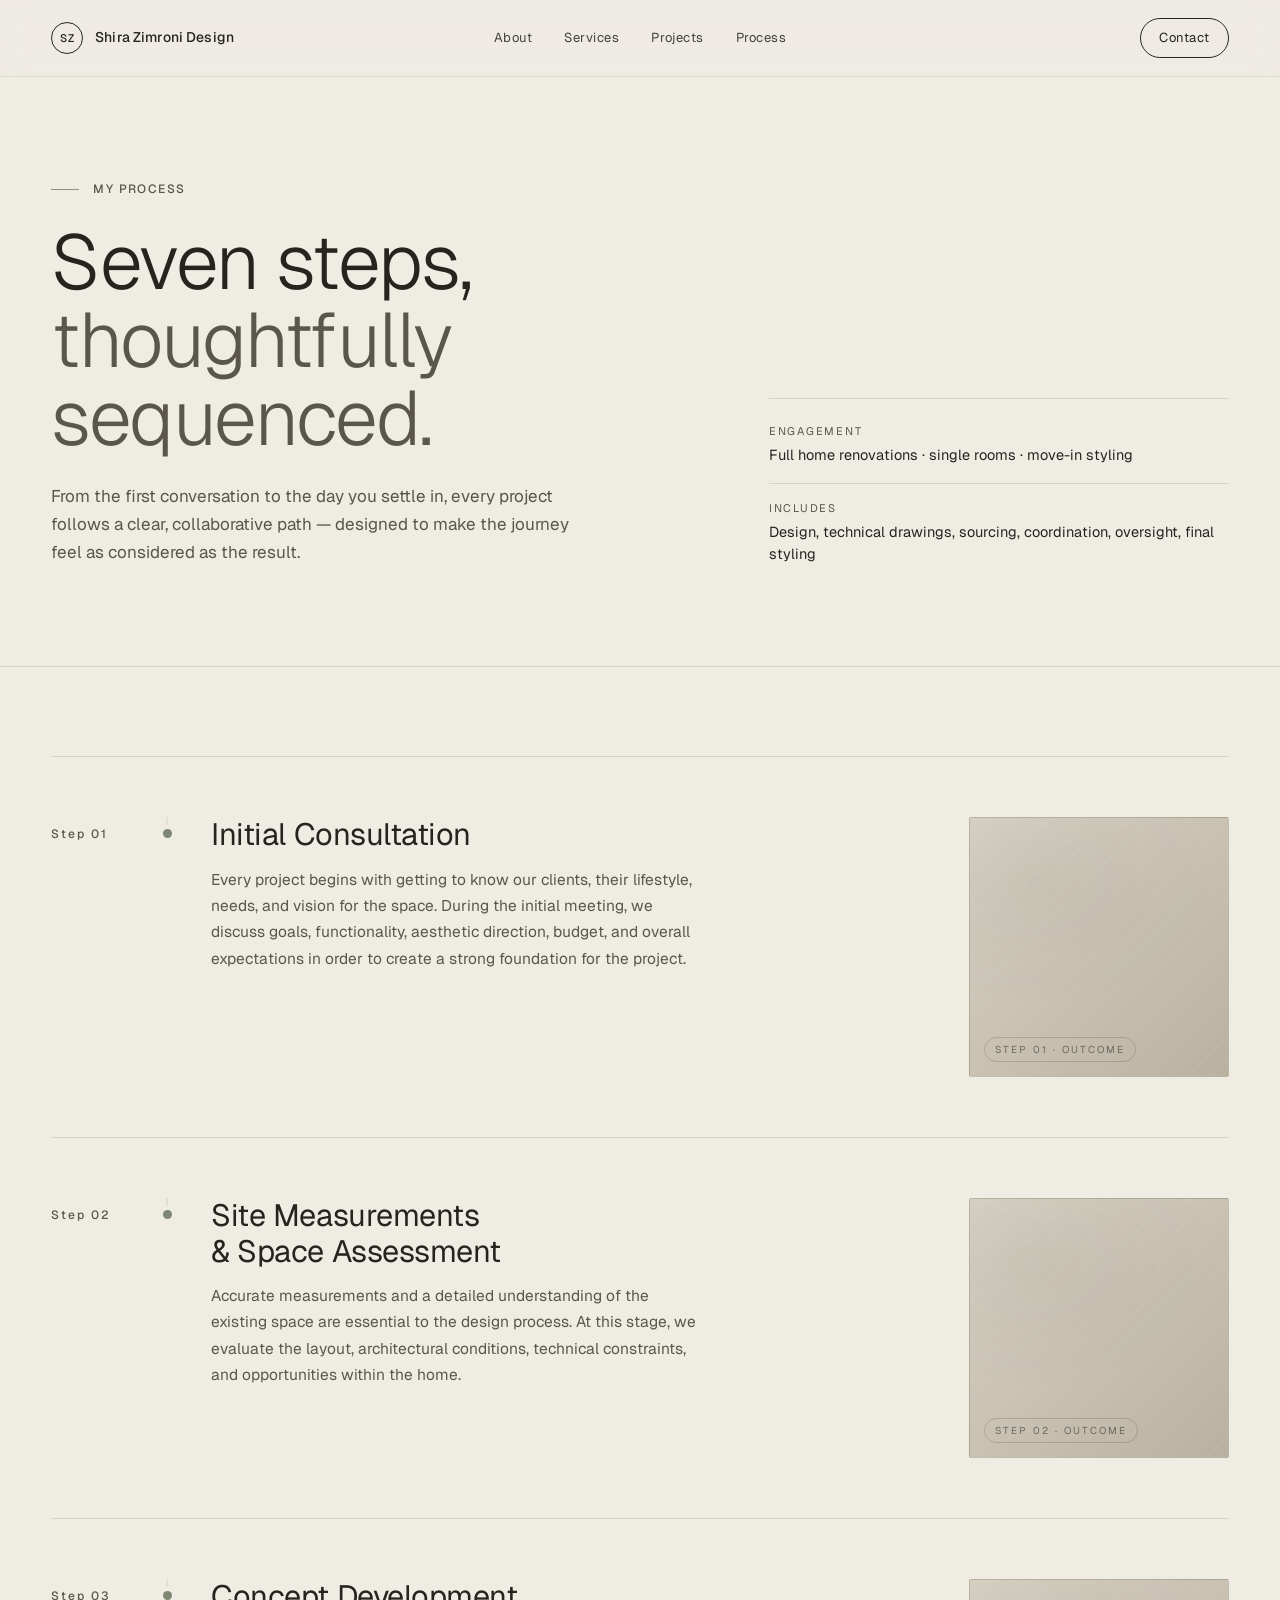
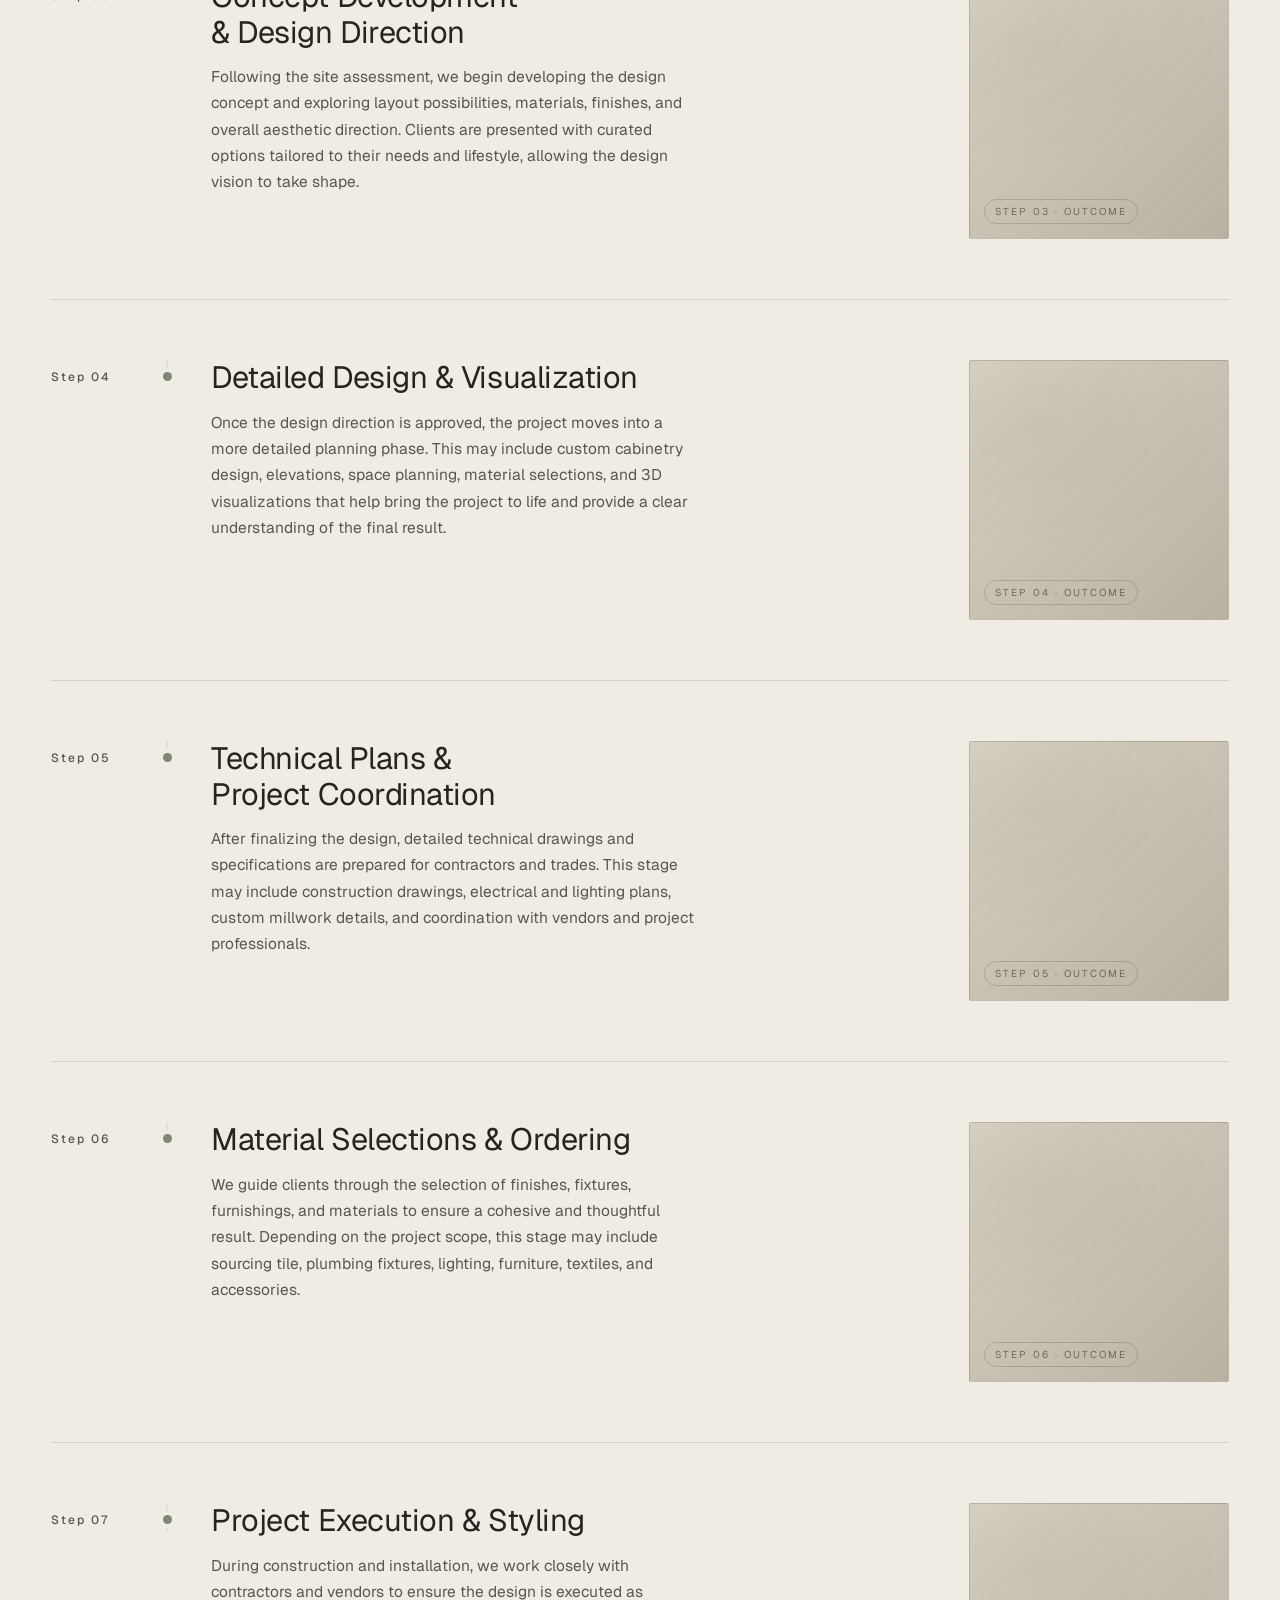
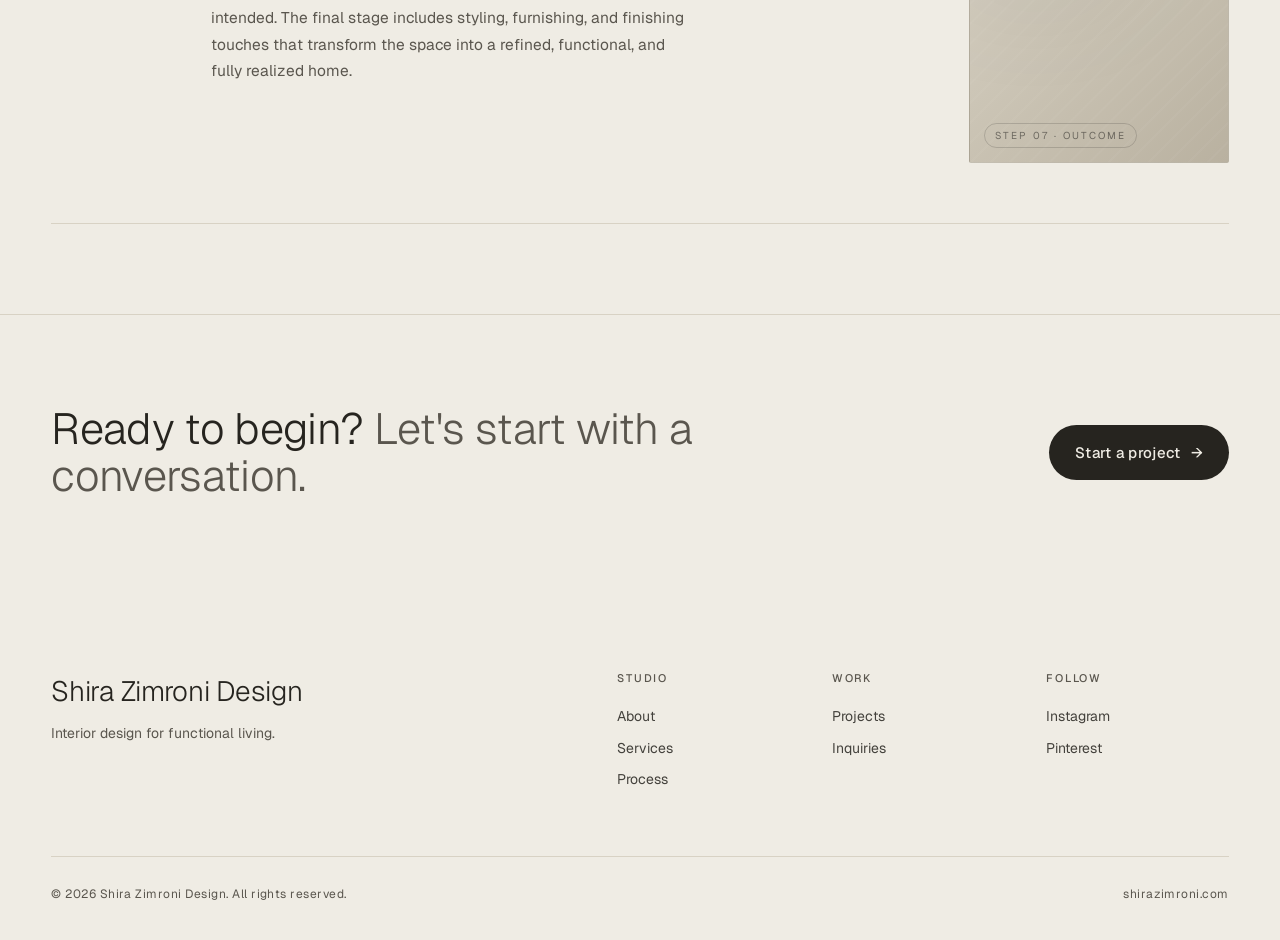
==== process.html @ e20faec4 "Deploy updated site files from zip Updated index.html, process.html, styles.css, app.js. Added asset" ====
<!DOCTYPE html>
<html lang="en">
<head>
<meta charset="UTF-8" />
<meta name="viewport" content="width=device-width, initial-scale=1.0" />
<title>Process — Shira Zimroni Design</title>
<link rel="icon" type="image/svg+xml" href="favicon.svg" />
<link rel="icon" type="image/png" sizes="32x32" href="favicon-32x32.png" />
<link rel="icon" type="image/png" sizes="16x16" href="favicon-16x16.png" />
<link rel="apple-touch-icon" sizes="180x180" href="apple-touch-icon.png" />
<link rel="shortcut icon" href="favicon.ico" />
<meta name="theme-color" content="#2b2a25" />
<link rel="preconnect" href="https://fonts.googleapis.com" />
<link rel="preconnect" href="https://fonts.gstatic.com" crossorigin />
<link href="https://fonts.googleapis.com/css2?family=Geist:wght@300;400;500;600&display=swap" rel="stylesheet" />
<link rel="stylesheet" href="styles.css" />
</head>
<body class="process-page">

<!-- ============== NAV ============== -->
<header class="nav" id="nav" data-screen-label="nav">
  <a href="index.html" class="nav__brand">
    <span class="nav__brand-mark">SZ</span>
    <span class="nav__brand-name">Shira Zimroni Design</span>
  </a>
  <nav class="nav__links">
    <a href="index.html#about">About</a>
    <a href="index.html#services">Services</a>
    <a href="index.html#projects">Projects</a>
    <a href="process.html" aria-current="page">Process</a>
  </nav>
  <a href="index.html#contact" class="nav__cta">Contact</a>
  <button class="nav__menu-btn" id="navMenuBtn" aria-label="Open menu">
    <span></span><span></span>
  </button>
</header>

<div class="mobile-menu" id="mobileMenu" aria-hidden="true">
  <a href="index.html#about">About</a>
  <a href="index.html#services">Services</a>
  <a href="index.html#projects">Projects</a>
  <a href="process.html">Process</a>
  <a href="index.html#contact">Contact</a>
  <a href="index.html#contact" class="mobile-menu__cta">Contact</a>
</div>

<main>

<!-- ============== PROCESS HERO ============== -->
<section class="process-hero" data-screen-label="01 process-hero">
  <div class="process-hero__inner">
    <div class="process-hero__left">
      <div class="section-eyebrow section-eyebrow--light" data-reveal>
        <span class="dash"></span><span>My process</span>
      </div>
      <h1 class="process-hero__title" data-reveal>
        Seven steps,
        <span class="process-hero__title-em">thoughtfully sequenced.</span>
      </h1>
      <p class="process-hero__lede" data-reveal>
        From the first conversation to the day you settle in, every project
        follows a clear, collaborative path — designed to make the journey
        feel as considered as the result.
      </p>
    </div>

    <dl class="process-hero__meta" data-reveal>
      <div>
        <dt>Engagement</dt>
        <dd>Full home renovations · single rooms · move-in styling</dd>
      </div>
      <div>
        <dt>Includes</dt>
        <dd>Design, technical drawings, sourcing, coordination, oversight, final styling</dd>
      </div>
    </dl>
  </div>
</section>

<!-- ============== TIMELINE ============== -->
<section class="process-body" data-screen-label="02 timeline">
  <div class="process-body__inner">
    <ol class="timeline">

      <li class="step" data-reveal>
        <div class="step__num">Step 01</div>
        <div class="step__rail"><span class="step__dot"></span></div>
        <div class="step__content">
          <h2 class="step__title">Initial Consultation</h2>
          <div class="step__body">
            <p>
              Every project begins with getting to know our clients, their
              lifestyle, needs, and vision for the space. During the initial
              meeting, we discuss goals, functionality, aesthetic direction,
              budget, and overall expectations in order to create a strong
              foundation for the project.
            </p>
          </div>
        </div>
        <div class="step__photo" data-step="1">
          <div class="step__photo-frame">
            <span class="step__photo-label">Step 01 · outcome</span>
          </div>
        </div>
      </li>

      <li class="step" data-reveal>
        <div class="step__num">Step 02</div>
        <div class="step__rail"><span class="step__dot"></span></div>
        <div class="step__content">
          <h2 class="step__title">Site Measurements &amp; Space Assessment</h2>
          <div class="step__body">
            <p>
              Accurate measurements and a detailed understanding of the
              existing space are essential to the design process. At this
              stage, we evaluate the layout, architectural conditions,
              technical constraints, and opportunities within the home.
            </p>
          </div>
        </div>
        <div class="step__photo" data-step="2">
          <div class="step__photo-frame">
            <span class="step__photo-label">Step 02 · outcome</span>
          </div>
        </div>
      </li>

      <li class="step" data-reveal>
        <div class="step__num">Step 03</div>
        <div class="step__rail"><span class="step__dot"></span></div>
        <div class="step__content">
          <h2 class="step__title">Concept Development &amp; Design Direction</h2>
          <div class="step__body">
            <p>
              Following the site assessment, we begin developing the design
              concept and exploring layout possibilities, materials,
              finishes, and overall aesthetic direction. Clients are
              presented with curated options tailored to their needs and
              lifestyle, allowing the design vision to take shape.
            </p>
          </div>
        </div>
        <div class="step__photo" data-step="3">
          <div class="step__photo-frame">
            <span class="step__photo-label">Step 03 · outcome</span>
          </div>
        </div>
      </li>

      <li class="step" data-reveal>
        <div class="step__num">Step 04</div>
        <div class="step__rail"><span class="step__dot"></span></div>
        <div class="step__content">
          <h2 class="step__title">Detailed Design &amp; Visualization</h2>
          <div class="step__body">
            <p>
              Once the design direction is approved, the project moves into
              a more detailed planning phase. This may include custom
              cabinetry design, elevations, space planning, material
              selections, and 3D visualizations that help bring the project
              to life and provide a clear understanding of the final result.
            </p>
          </div>
        </div>
        <div class="step__photo" data-step="4">
          <div class="step__photo-frame">
            <span class="step__photo-label">Step 04 · outcome</span>
          </div>
        </div>
      </li>

      <li class="step" data-reveal>
        <div class="step__num">Step 05</div>
        <div class="step__rail"><span class="step__dot"></span></div>
        <div class="step__content">
          <h2 class="step__title">Technical Plans &amp; Project Coordination</h2>
          <div class="step__body">
            <p>
              After finalizing the design, detailed technical drawings and
              specifications are prepared for contractors and trades. This
              stage may include construction drawings, electrical and
              lighting plans, custom millwork details, and coordination with
              vendors and project professionals.
            </p>
          </div>
        </div>
        <div class="step__photo" data-step="5">
          <div class="step__photo-frame">
            <span class="step__photo-label">Step 05 · outcome</span>
          </div>
        </div>
      </li>

      <li class="step" data-reveal>
        <div class="step__num">Step 06</div>
        <div class="step__rail"><span class="step__dot"></span></div>
        <div class="step__content">
          <h2 class="step__title">Material Selections &amp; Ordering</h2>
          <div class="step__body">
            <p>
              We guide clients through the selection of finishes, fixtures,
              furnishings, and materials to ensure a cohesive and thoughtful
              result. Depending on the project scope, this stage may include
              sourcing tile, plumbing fixtures, lighting, furniture,
              textiles, and accessories.
            </p>
          </div>
        </div>
        <div class="step__photo" data-step="6">
          <div class="step__photo-frame">
            <span class="step__photo-label">Step 06 · outcome</span>
          </div>
        </div>
      </li>

      <li class="step" data-reveal>
        <div class="step__num">Step 07</div>
        <div class="step__rail step__rail--last"><span class="step__dot"></span></div>
        <div class="step__content">
          <h2 class="step__title">Project Execution &amp; Styling</h2>
          <div class="step__body">
            <p>
              During construction and installation, we work closely with
              contractors and vendors to ensure the design is executed as
              intended. The final stage includes styling, furnishing, and
              finishing touches that transform the space into a refined,
              functional, and fully realized home.
            </p>
          </div>
        </div>
        <div class="step__photo" data-step="7">
          <div class="step__photo-frame">
            <span class="step__photo-label">Step 07 · outcome</span>
          </div>
        </div>
      </li>

    </ol>
  </div>
</section>

<!-- ============== CTA ============== -->
<section class="process-cta" data-screen-label="03 cta">
  <div class="process-cta__inner">
    <h2 class="process-cta__title" data-reveal>
      Ready to begin?
      <span class="process-cta__title-em">Let's start with a conversation.</span>
    </h2>
    <a href="index.html#contact" class="btn btn--primary btn--lg" data-reveal>
      Start a project <span class="btn__arrow">→</span>
    </a>
  </div>
</section>

<!-- ============== FOOTER ============== -->
<footer class="footer" data-screen-label="footer">
  <div class="footer__top">
    <div class="footer__brand">
      <div class="footer__mark">Shira Zimroni Design</div>
      <p class="footer__tag">Interior design for functional living.</p>
    </div>
    <nav class="footer__nav">
      <div>
        <h4>Studio</h4>
        <a href="index.html#about">About</a>
        <a href="index.html#services">Services</a>
        <a href="process.html">Process</a>
      </div>
      <div>
        <h4>Work</h4>
        <a href="index.html#projects">Projects</a>
        <a href="index.html#contact">Inquiries</a>
      </div>
      <div>
        <h4>Follow</h4>
        <a href="#">Instagram</a>
        <a href="#">Pinterest</a>
      </div>
    </nav>
  </div>
  <div class="footer__bottom">
    <span>© <span id="year"></span> Shira Zimroni Design. All rights reserved.</span>
    <span>shirazimroni.com</span>
  </div>
</footer>

</main>

<script src="app.js"></script>
</body>
</html>
---- styles.css ----
/* ============================================================
   Shira Zimroni Designs — styles
   Soft modern · warm off-white · muted sage & taupe accents
============================================================ */

:root {
  /* color */
  --bg:            #efece4;   /* warm off-white */
  --bg-alt:        #e8e3d6;   /* slightly deeper */
  --bg-deep:       #2b2a25;   /* warm near-black (process section) */
  --bg-card:       #f5f2eb;
  --ink:           #26241f;
  --ink-soft:      #57534a;
  --ink-muted:     #8a8579;
  --rule:          #d8d2c4;
  --rule-soft:     #e3ddd0;
  --sage:          #7d8773;
  --sage-deep:     #5e6857;
  --taupe:         #a89b86;
  --on-deep-ink:   #efece4;
  --on-deep-soft:  #b6b1a3;
  --on-deep-rule:  #3d3b35;

  /* type */
  --ff-sans: "Geist", ui-sans-serif, system-ui, -apple-system, "Segoe UI", sans-serif;
  --ff-serif: "Instrument Serif", "Geist", serif; /* used only for one italic accent */

  /* layout */
  --maxw: 1320px;
  --gutter: clamp(20px, 4vw, 56px);
  --section-y: clamp(56px, 7vw, 112px);
  --radius: 2px;
}

/* ---------- base ---------- */

* { box-sizing: border-box; }
html, body { margin: 0; padding: 0; }
html {
  scroll-behavior: smooth;
  scroll-padding-top: 72px;
}
body {
  font-family: var(--ff-sans);
  font-weight: 400;
  color: var(--ink);
  background: var(--bg);
  font-size: 16px;
  line-height: 1.55;
  -webkit-font-smoothing: antialiased;
  -moz-osx-font-smoothing: grayscale;
  text-rendering: optimizeLegibility;
}
img { display: block; max-width: 100%; height: auto; }
a { color: inherit; text-decoration: none; }
button { font: inherit; cursor: pointer; border: 0; background: transparent; color: inherit; }
ol, ul { list-style: none; padding: 0; margin: 0; }
h1, h2, h3, h4, p, dl, dd { margin: 0; }
dl, dd { padding: 0; }

::selection { background: var(--sage); color: var(--bg); }

/* ---------- reusable bits ---------- */

.section-eyebrow {
  display: inline-flex;
  align-items: center;
  gap: 14px;
  font-size: 12px;
  font-weight: 500;
  letter-spacing: 0.12em;
  text-transform: uppercase;
  color: var(--ink-soft);
}
.section-eyebrow .dash {
  width: 28px; height: 1px; background: currentColor; opacity: .6;
}
.section-eyebrow--light { color: var(--on-deep-soft); }

.dot {
  display: inline-block;
  width: 6px; height: 6px;
  border-radius: 50%;
  background: var(--ink);
}
.dot--sage { background: var(--sage); }

.muted { color: var(--ink-muted); }

/* ---------- buttons ---------- */

.btn {
  display: inline-flex;
  align-items: center;
  gap: 10px;
  padding: 14px 22px;
  font-size: 14px;
  font-weight: 500;
  letter-spacing: 0.02em;
  border-radius: 999px;
  transition: background 0.25s ease, color 0.25s ease, transform 0.25s ease, border-color 0.25s ease;
  white-space: nowrap;
}
.btn--primary {
  background: var(--ink);
  color: var(--bg);
}
.btn--primary:hover { background: var(--sage-deep); }
.btn--ghost {
  background: transparent;
  color: var(--ink);
  border: 1px solid var(--rule);
}
.btn--ghost:hover { border-color: var(--ink); }
.btn--lg { padding: 16px 26px; font-size: 15px; }
.btn__arrow {
  display: inline-block;
  transition: transform 0.25s ease;
}
.btn:hover .btn__arrow { transform: translateX(4px); }

/* ============================================================
   NAV
============================================================ */

.nav {
  position: fixed;
  inset: 0 0 auto 0;
  z-index: 50;
  display: grid;
  grid-template-columns: 1fr auto 1fr;
  align-items: center;
  padding: 18px var(--gutter);
  color: var(--ink);
  border-bottom: 1px solid var(--rule-soft);
  background: rgba(239, 236, 228, 0.85);
  backdrop-filter: blur(14px);
  -webkit-backdrop-filter: blur(14px);
}
.nav.is-scrolled { /* legacy — nav stays constant */ }

/* Process page: nav already inherits */
.process-page .nav { color: var(--ink); }

.nav__brand {
  display: inline-flex;
  align-items: center;
  gap: 12px;
  font-weight: 500;
}
.nav__brand-mark {
  display: inline-grid;
  place-items: center;
  width: 32px; height: 32px;
  border-radius: 999px;
  border: 1px solid currentColor;
  font-size: 11px;
  letter-spacing: 0.06em;
}
.nav__brand-name {
  font-size: 14px;
  letter-spacing: 0.01em;
}

.nav__links {
  display: flex;
  gap: 32px;
  font-size: 13px;
  letter-spacing: 0.04em;
}
.nav__links a {
  position: relative;
  padding: 4px 0;
  opacity: 0.85;
  transition: opacity 0.2s ease;
}
.nav__links a::after {
  content: "";
  position: absolute;
  left: 0; right: 0; bottom: -2px;
  height: 1px;
  background: currentColor;
  transform: scaleX(0);
  transform-origin: left center;
  transition: transform 0.3s ease;
}
.nav__links a:hover { opacity: 1; }
.nav__links a:hover::after { transform: scaleX(1); }

.nav__cta {
  justify-self: end;
  display: inline-flex;
  align-items: center;
  gap: 10px;
  padding: 9px 18px;
  border: 1px solid currentColor;
  border-radius: 999px;
  font-size: 13px;
  letter-spacing: 0.04em;
  transition: background 0.25s ease, color 0.25s ease;
}
.nav__cta:hover {
  background: currentColor;
}
.nav__cta:hover { color: var(--bg); }

.nav__menu-btn {
  display: none;
  justify-self: end;
  width: 38px; height: 38px;
  border-radius: 999px;
  border: 1px solid currentColor;
  align-items: center;
  justify-content: center;
  flex-direction: column;
  gap: 5px;
}
.nav__menu-btn span {
  display: block;
  width: 14px; height: 1px;
  background: currentColor;
}

/* mobile drawer */
.mobile-menu {
  position: fixed;
  inset: 0;
  z-index: 49;
  background: var(--bg);
  display: flex;
  flex-direction: column;
  align-items: center;
  justify-content: center;
  gap: 18px;
  font-size: 22px;
  font-weight: 300;
  opacity: 0;
  pointer-events: none;
  transition: opacity 0.3s ease;
}
.mobile-menu.is-open { opacity: 1; pointer-events: auto; }
.mobile-menu a { padding: 6px 0; }
.mobile-menu__cta {
  margin-top: 12px;
  padding: 12px 26px;
  border: 1px solid var(--ink);
  border-radius: 999px;
  font-size: 15px;
}

/* ============================================================
   HERO  (split: cream text panel left, photo right)
============================================================ */

.hero {
  position: relative;
  display: grid;
  grid-template-columns: minmax(0, 1fr) minmax(0, 1.1fr);
  height: 100vh;
  min-height: 620px;
  background: var(--bg);
  overflow: hidden;
}

.hero__panel {
  position: relative;
  display: grid;
  grid-template-rows: auto 1fr auto;
  padding: clamp(28px, 4vw, 56px);
  padding-top: clamp(110px, 12vw, 160px);
  padding-bottom: clamp(40px, 6vw, 80px);
  background: var(--bg);
  color: var(--ink);
  text-align: center;
  justify-items: center;
}

.hero__c-top {
  display: inline-flex;
  align-items: center;
  gap: 10px;
  font-size: 11px;
  letter-spacing: 0.22em;
  text-transform: uppercase;
  color: var(--ink-soft);
}

.hero__title {
  align-self: center;
  text-align: center;
  font-weight: 300;
  letter-spacing: -0.04em;
  line-height: 0.92;
  font-size: clamp(72px, 10vw, 168px);
  margin: 0;
  color: var(--ink);
}
.hero__title-line { display: block; }

.hero__c-bottom {
  align-self: end;
  font-size: 13px;
  letter-spacing: 0.32em;
  text-transform: uppercase;
  color: var(--ink-soft);
  padding-top: 18px;
  border-top: 1px solid var(--rule);
  min-width: 220px;
  text-align: center;
}

.hero__photo {
  position: relative;
  height: 100%;
  padding: clamp(20px, 3vw, 40px);
  padding-left: 0;
}
.hero__photo img {
  width: 100%;
  height: 100%;
  object-fit: cover;
  object-position: center;
  border-radius: 2px;
}

/* At narrower split widths, anchor the photo to the top so it extends
   to the panel edge and only crops from the bottom — keeps as much of
   the scene visible while filling the frame. */
@media (max-width: 1100px) and (min-width: 721px) {
  .hero__photo img { object-position: center top; }
}

/* ============================================================
   ABOUT
============================================================ */

.about {
  padding: var(--section-y) var(--gutter);
}
.about__inner {
  max-width: var(--maxw);
  margin: 0 auto;
}
.about__grid {
  margin-top: 40px;
  display: grid;
  grid-template-columns: minmax(0, 0.85fr) minmax(0, 1.15fr);
  gap: clamp(40px, 6vw, 96px);
  align-items: start;
}
.about__portrait {
  display: grid;
  gap: 14px;
  align-self: start;
}
.about__portrait img {
  width: 100%;
  aspect-ratio: 4/5;
  object-fit: cover;
  object-position: 30% 30%;
  border-radius: var(--radius);
  background: var(--bg-alt);
}
.about__caption {
  display: flex;
  justify-content: space-between;
  align-items: baseline;
  gap: 16px;
  font-size: 12px;
  letter-spacing: 0.04em;
  color: var(--ink);
}
.about__caption .muted { font-size: 11px; letter-spacing: 0.14em; text-transform: uppercase; }
.about__copy { display: grid; gap: 28px; }
.about__title {
  font-weight: 300;
  font-size: clamp(28px, 3.4vw, 48px);
  line-height: 1.12;
  letter-spacing: -0.015em;
  text-wrap: pretty;
  max-width: 620px;
}
.about__title-em {
  font-family: inherit;
  font-style: normal;
  font-weight: 300;
  color: var(--ink-muted);
}
.about__body {
  font-size: 16px;
  line-height: 1.7;
  color: var(--ink-soft);
  display: flex;
  flex-direction: column;
  gap: 16px;
  max-width: 580px;
}
.about__stats {
  margin-top: 16px;
  display: grid;
  gap: 14px;
  border-top: 1px solid var(--rule);
  padding-top: 20px;
}
.about__stats > div { display: grid; grid-template-columns: 110px 1fr; gap: 12px; align-items: baseline; }
.about__stats dt {
  font-size: 11px;
  letter-spacing: 0.16em;
  text-transform: uppercase;
  color: var(--ink-muted);
}
.about__stats dd { font-size: 14px; color: var(--ink); }

/* ============================================================
   SERVICES (compact 4-column grid)
============================================================ */

.services {
  padding: clamp(48px, 6vw, 80px) var(--gutter);
  background: var(--bg-alt);
  border-top: 1px solid var(--rule-soft);
  border-bottom: 1px solid var(--rule-soft);
}
.services__inner { max-width: var(--maxw); margin: 0 auto; }
.services__header { display: grid; gap: 8px; max-width: 700px; margin-bottom: 36px; }
.services__title {
  font-weight: 300;
  font-size: clamp(20px, 2vw, 26px);
  line-height: 1.2;
  letter-spacing: -0.01em;
  color: var(--ink);
}

.service-list {
  display: grid;
  grid-template-columns: repeat(3, 1fr);
  gap: clamp(20px, 2.4vw, 36px);
  border-top: 1px solid var(--rule);
  padding-top: 24px;
}
.service {
  display: grid;
  gap: 10px;
  align-content: start;
  padding-right: 8px;
}
.service__num {
  font-size: 10px;
  letter-spacing: 0.22em;
  text-transform: uppercase;
  color: var(--ink-muted);
  font-weight: 500;
}
.service__name {
  font-weight: 400;
  font-size: 15px;
  letter-spacing: -0.005em;
  line-height: 1.25;
  color: var(--ink);
  margin: 0;
}
.service__desc {
  color: var(--ink-soft);
  font-size: 13px;
  line-height: 1.55;
  margin: 0;
}

@media (max-width: 980px) {
  .service-list { grid-template-columns: repeat(2, 1fr); }
}
@media (max-width: 560px) {
  .service-list { grid-template-columns: 1fr; gap: 24px; }
}

/* ============================================================
   PROCESS TEASER (homepage card linking to process.html)
============================================================ */

.process-teaser {
  padding: var(--section-y) var(--gutter);
}
.process-teaser__card {
  display: grid;
  grid-template-columns: 1fr 1fr;
  gap: clamp(40px, 6vw, 96px);
  background: #D5CDBA;
  color: var(--ink);
  padding: clamp(40px, 6vw, 96px);
  border-radius: 6px;
  max-width: var(--maxw);
  margin: 0 auto;
  transition: transform 0.3s ease;
}
.process-teaser__card:hover { transform: translateY(-2px); }
.process-teaser__card:hover .process-teaser__cta .btn__arrow { transform: translateX(4px); }

.process-teaser__left { display: grid; gap: 22px; align-content: start; }
.process-teaser__title {
  font-weight: 300;
  font-size: clamp(26px, 3vw, 44px);
  letter-spacing: -0.015em;
  line-height: 1.1;
  text-wrap: pretty;
}
.process-teaser__em {
  font-family: inherit;
  font-style: normal;
  font-weight: 300;
  color: var(--ink-muted);
}
.process-teaser__lede {
  color: var(--ink-soft);
  font-size: 15.5px;
  max-width: 460px;
  line-height: 1.65;
}
.process-teaser__cta {
  display: inline-flex;
  align-items: center;
  gap: 10px;
  margin-top: 12px;
  font-size: 13px;
  letter-spacing: 0.04em;
  border-bottom: 1px solid var(--ink);
  color: var(--ink);
  padding-bottom: 6px;
  width: fit-content;
}
.process-teaser__cta .btn__arrow { transition: transform 0.25s ease; }

.process-teaser__steps {
  display: grid;
  align-content: start;
  border-top: 1px solid rgba(0, 0, 0, 0.22);
}
.process-teaser__steps li {
  display: grid;
  grid-template-columns: 50px 1fr;
  gap: 12px;
  align-items: baseline;
  padding: 16px 0;
  border-bottom: 1px solid rgba(0, 0, 0, 0.22);
  font-size: 15px;
  color: var(--ink);
}
.process-teaser__steps li span {
  font-size: 11px;
  letter-spacing: 0.16em;
  color: var(--ink-muted);
  font-weight: 500;
}

@media (max-width: 980px) {
  .process-teaser__card { grid-template-columns: 1fr; }
}

/* ============================================================
   PROCESS PAGE  (dedicated /process.html)
============================================================ */

.process-page {
  background: #efece4;
  color: var(--ink);
  --bg-deep: #efece4;
  --on-deep-ink: #26241f;
  --on-deep-soft: #5a564e;
  --on-deep-rule: #d8d2c4;
}

/* Light-bg adjustments */
.process-page .step__photo-frame {
  background:
    radial-gradient(120% 80% at 25% 25%, rgba(0,0,0,0.04), transparent 60%),
    linear-gradient(135deg, #d8d2c4, #b9b1a0);
  border-color: rgba(0,0,0,0.08);
}
.process-page .step__photo-label {
  color: rgba(0,0,0,0.45);
  border-color: rgba(0,0,0,0.15);
}
.process-page .process-cta .btn--primary {
  background: var(--ink);
  color: var(--bg);
}

.process-hero {
  padding: 180px var(--gutter) 100px;
  border-bottom: 1px solid var(--on-deep-rule);
}
.process-hero__inner {
  max-width: var(--maxw);
  margin: 0 auto;
  display: grid;
  grid-template-columns: 1fr 1fr;
  gap: clamp(40px, 6vw, 96px);
  align-items: end;
}
.process-hero__left { display: grid; gap: 24px; }
.process-hero__title {
  font-weight: 300;
  font-size: clamp(40px, 6vw, 88px);
  line-height: 1.02;
  letter-spacing: -0.02em;
  text-wrap: pretty;
}
.process-hero__title-em {
  font-family: inherit;
  font-style: normal;
  font-weight: 300;
  color: var(--on-deep-soft);
}
.process-hero__lede {
  color: var(--on-deep-soft);
  font-size: 17px;
  max-width: 520px;
  line-height: 1.65;
}
.process-hero__meta {
  display: grid;
  gap: 16px;
  border-top: 1px solid var(--on-deep-rule);
  padding-top: 24px;
  max-width: 460px;
  justify-self: end;
  width: 100%;
}
.process-hero__meta dt {
  font-size: 11px;
  letter-spacing: 0.16em;
  text-transform: uppercase;
  color: var(--on-deep-soft);
  margin-bottom: 4px;
}
.process-hero__meta dd { color: var(--on-deep-ink); font-size: 14.5px; }
.process-hero__meta > div + div { border-top: 1px solid var(--on-deep-rule); padding-top: 16px; }

.process-body {
  padding: var(--section-y) var(--gutter);
}
.process-body__inner { max-width: var(--maxw); margin: 0 auto; }

.timeline {
  display: grid;
}
.step {
  display: grid;
  grid-template-columns: 96px 40px minmax(0, 1fr) clamp(180px, 22vw, 260px);
  gap: 0;
  padding: clamp(36px, 5vw, 60px) 0;
  border-top: 1px solid var(--on-deep-rule);
  align-items: start;
}
.step:last-child { border-bottom: 1px solid var(--on-deep-rule); }
.step__num {
  font-size: 12px;
  letter-spacing: 0.16em;
  color: var(--on-deep-soft);
  padding-top: 8px;
  font-weight: 500;
}
.step__rail {
  position: relative;
  display: flex;
  justify-content: center;
  padding-top: 12px;
}
.step__rail::before {
  content: "";
  position: absolute;
  top: 0;
  left: 50%;
  width: 1px;
  height: 100%;
  background: var(--on-deep-rule);
  transform: translateX(-50%);
}
.step__rail--last::before { height: 28px; }
.step__dot {
  position: relative;
  z-index: 1;
  width: 9px; height: 9px;
  border-radius: 50%;
  background: var(--sage);
  box-shadow: 0 0 0 4px var(--bg-deep);
}
.step__content {
  display: grid;
  gap: 14px;
  max-width: 560px;
  padding-left: 24px;
  padding-right: clamp(20px, 4vw, 48px);
}
.step__title {
  font-weight: 400;
  font-size: clamp(22px, 2.4vw, 32px);
  letter-spacing: -0.015em;
  line-height: 1.15;
  text-wrap: balance;
}
.step__body p {
  color: var(--on-deep-soft);
  font-size: 15.5px;
  line-height: 1.7;
}

.step__photo {
  width: 100%;
  aspect-ratio: 1 / 1;
}
.step__photo-frame {
  position: relative;
  width: 100%;
  height: 100%;
  border-radius: var(--radius);
  background:
    radial-gradient(120% 80% at 25% 25%, rgba(255,255,255,0.08), transparent 60%),
    linear-gradient(135deg, #4a4c44, #2f3530);
  border: 1px solid var(--on-deep-rule);
  overflow: hidden;
  display: grid;
  place-items: end start;
  padding: 14px;
}
.step__photo-frame::before {
  content: "";
  position: absolute;
  inset: 0;
  background:
    repeating-linear-gradient(135deg, rgba(255,255,255,0.03) 0 2px, transparent 2px 14px);
  pointer-events: none;
}
.step__photo-label {
  position: relative;
  z-index: 1;
  font-size: 10px;
  letter-spacing: 0.2em;
  text-transform: uppercase;
  color: var(--on-deep-soft);
  padding: 4px 10px;
  border: 1px solid rgba(245, 241, 232, 0.18);
  border-radius: 999px;
}

.process-cta {
  padding: var(--section-y) var(--gutter);
  border-top: 1px solid var(--on-deep-rule);
}
.process-cta__inner {
  max-width: var(--maxw);
  margin: 0 auto;
  display: grid;
  grid-template-columns: 1fr auto;
  gap: 40px;
  align-items: center;
}
.process-cta__title {
  font-weight: 300;
  font-size: clamp(28px, 3.4vw, 48px);
  letter-spacing: -0.015em;
  line-height: 1.1;
  text-wrap: pretty;
  max-width: 720px;
}
.process-cta__title-em {
  font-family: inherit;
  font-style: normal;
  font-weight: 300;
  color: var(--on-deep-soft);
}
.process-cta .btn--primary { background: var(--on-deep-ink); color: var(--ink); }
.process-cta .btn--primary:hover { background: var(--sage); color: var(--on-deep-ink); }

@media (max-width: 980px) {
  .process-hero__inner { grid-template-columns: 1fr; align-items: start; }
  .process-hero__meta { justify-self: start; }
  .step { grid-template-columns: 56px 32px 1fr; }
  .step__content { grid-template-columns: 1fr; padding-left: 16px; }
  .process-cta__inner { grid-template-columns: 1fr; }
}

/* ============================================================
   GALLERY
============================================================ */

.gallery { padding: var(--section-y) var(--gutter); }
.gallery__inner { max-width: var(--maxw); margin: 0 auto; }
.gallery__header { display: grid; gap: 18px; margin-bottom: 36px; max-width: 700px; }
.gallery__title {
  font-weight: 300;
  font-size: clamp(28px, 3.4vw, 48px);
  letter-spacing: -0.015em;
  line-height: 1.1;
}
.gallery__lede { color: var(--ink-soft); font-size: 16px; }

/* filter bar */
.filters {
  display: flex;
  flex-wrap: wrap;
  gap: 8px;
  margin-bottom: 36px;
  padding-bottom: 24px;
  border-bottom: 1px solid var(--rule);
}
.filter {
  font: inherit;
  font-size: 13px;
  letter-spacing: 0.02em;
  padding: 9px 16px;
  border-radius: 999px;
  border: 1px solid var(--rule);
  color: var(--ink-soft);
  background: transparent;
  cursor: pointer;
  transition: background 0.25s ease, color 0.25s ease, border-color 0.25s ease;
}
.filter:hover { color: var(--ink); border-color: var(--ink-soft); }
.filter.is-active {
  background: var(--ink);
  color: var(--bg);
  border-color: var(--ink);
}

.gallery__grid {
  column-count: 3;
  column-gap: clamp(10px, 1.4vw, 18px);
}
.gal {
  margin: 0 0 clamp(10px, 1.4vw, 18px);
  position: relative;
  overflow: hidden;
  border-radius: var(--radius);
  break-inside: avoid;
  display: block;
  cursor: zoom-in;
  transition: opacity 0.3s ease, transform 0.3s ease;
}
.gal[hidden] { display: none; }
/* Landscape photos break out and span the full grid width */
.gal--wide {
  column-span: all;
  margin-top: clamp(10px, 1.4vw, 18px);
}
.gal__img {
  width: 100%;
  height: auto;
  display: block;
  transition: transform 0.6s ease;
}
.gal:hover .gal__img { transform: scale(1.02); }
.gal__caption {
  position: absolute;
  left: 12px;
  bottom: 12px;
  font-size: 10px;
  letter-spacing: 0.2em;
  text-transform: uppercase;
  color: rgba(255,255,255,0.92);
  padding: 5px 10px;
  background: rgba(20, 18, 14, 0.4);
  backdrop-filter: blur(6px);
  -webkit-backdrop-filter: blur(6px);
  border-radius: 999px;
  pointer-events: none;
  opacity: 0;
  transition: opacity 0.3s ease;
}
.gal:hover .gal__caption { opacity: 1; }

.gal--tall, .gal--square { display: block; }

.gallery__note {
  margin-top: 36px;
  display: inline-flex;
  align-items: center;
  gap: 10px;
  color: var(--ink-muted);
  font-size: 13px;
  letter-spacing: 0.04em;
}

/* ============================================================
   LIGHTBOX
============================================================ */

.lightbox {
  position: fixed;
  inset: 0;
  z-index: 100;
  background: rgba(15, 13, 10, 0.94);
  backdrop-filter: blur(8px);
  -webkit-backdrop-filter: blur(8px);
  display: flex;
  align-items: center;
  justify-content: center;
  padding: clamp(20px, 4vw, 56px);
  opacity: 0;
  pointer-events: none;
  transition: opacity 0.25s ease;
}
.lightbox.is-open {
  opacity: 1;
  pointer-events: auto;
}
.lightbox__stage {
  position: relative;
  margin: 0;
  display: flex;
  flex-direction: column;
  align-items: center;
  max-width: 100%;
  max-height: 100%;
  gap: 14px;
}
.lightbox__img {
  max-width: 100%;
  max-height: calc(100vh - 160px);
  display: block;
  object-fit: contain;
  user-select: none;
  -webkit-user-drag: none;
}
.lightbox__caption {
  display: flex;
  justify-content: space-between;
  align-items: baseline;
  gap: 24px;
  width: 100%;
  max-width: 720px;
  color: rgba(245, 241, 232, 0.78);
  font-size: 11px;
  letter-spacing: 0.18em;
  text-transform: uppercase;
}
.lightbox__count { color: rgba(245, 241, 232, 0.55); }

.lightbox__close,
.lightbox__nav {
  position: absolute;
  background: transparent;
  border: 0;
  color: rgba(245, 241, 232, 0.85);
  font-size: 36px;
  line-height: 1;
  cursor: pointer;
  width: 48px;
  height: 48px;
  display: flex;
  align-items: center;
  justify-content: center;
  border-radius: 999px;
  transition: background 0.2s ease, color 0.2s ease;
  z-index: 2;
}
.lightbox__close:hover,
.lightbox__nav:hover {
  background: rgba(245, 241, 232, 0.1);
  color: #f5f1e8;
}
.lightbox__close {
  top: clamp(16px, 3vw, 32px);
  right: clamp(16px, 3vw, 32px);
  font-size: 32px;
  font-weight: 200;
}
.lightbox__nav {
  top: 50%;
  transform: translateY(-50%);
  font-size: 48px;
  font-weight: 200;
}
.lightbox__nav--prev { left: clamp(12px, 2vw, 24px); }
.lightbox__nav--next { right: clamp(12px, 2vw, 24px); }

@media (max-width: 720px) {
  .lightbox__nav { font-size: 36px; width: 40px; height: 40px; }
  .lightbox__img { max-height: calc(100vh - 140px); }
}

/* ============================================================
   CONTACT
============================================================ */

.contact {
  padding: var(--section-y) var(--gutter);
  background: var(--bg-alt);
  border-top: 1px solid var(--rule-soft);
}
.contact__inner {
  max-width: var(--maxw);
  margin: 0 auto;
  display: grid;
  grid-template-columns: 1fr 1.1fr;
  gap: clamp(40px, 6vw, 100px);
  align-items: start;
}
.contact__left { display: grid; gap: 24px; }
.contact__title {
  font-weight: 300;
  font-size: clamp(34px, 4.4vw, 64px);
  letter-spacing: -0.02em;
  line-height: 1.05;
  text-wrap: balance;
}
.contact__lede {
  color: var(--ink-soft);
  font-size: 16px;
  max-width: 460px;
  line-height: 1.65;
}
.contact__details {
  margin-top: 12px;
  display: grid;
  grid-template-columns: 1fr 1fr;
  gap: 22px 32px;
  border-top: 1px solid var(--rule);
  padding-top: 28px;
}
.contact__details dt {
  font-size: 11px;
  letter-spacing: 0.16em;
  text-transform: uppercase;
  color: var(--ink-muted);
  margin-bottom: 6px;
}
.contact__details dd { font-size: 15px; color: var(--ink); }
.contact__details a { border-bottom: 1px solid transparent; transition: border-color 0.2s ease; }
.contact__details a:hover { border-bottom-color: var(--ink); }

/* form */
.contact__form {
  background: var(--bg-card);
  padding: clamp(28px, 4vw, 48px);
  border: 1px solid var(--rule);
  border-radius: 6px;
  display: grid;
  grid-template-columns: 1fr 1fr;
  gap: 22px 24px;
}
.field { display: grid; gap: 8px; }
.field--full { grid-column: 1 / -1; }
.field label {
  font-size: 11px;
  letter-spacing: 0.16em;
  text-transform: uppercase;
  color: var(--ink-soft);
  font-weight: 500;
}
.field .optional { font-weight: 400; color: var(--ink-muted); text-transform: none; letter-spacing: 0.02em; }

.field input,
.field textarea,
.field select {
  width: 100%;
  background: transparent;
  border: 0;
  border-bottom: 1px solid var(--rule);
  padding: 8px 0 12px;
  font: inherit;
  color: var(--ink);
  outline: 0;
  border-radius: 0;
  transition: border-color 0.2s ease;
}
.field textarea { resize: vertical; min-height: 100px; }
.field input:focus,
.field textarea:focus,
.field select:focus { border-bottom-color: var(--ink); }
.field input::placeholder,
.field textarea::placeholder { color: var(--ink-muted); }

.select { position: relative; }
.select__arrow {
  position: absolute;
  right: 0; bottom: 12px;
  pointer-events: none;
  color: var(--ink-soft);
  font-size: 12px;
}
.field select { appearance: none; cursor: pointer; padding-right: 24px; }

.form-footer {
  grid-column: 1 / -1;
  margin-top: 12px;
  display: flex;
  align-items: center;
  justify-content: space-between;
  gap: 20px;
  flex-wrap: wrap;
}
.form-footer__note { color: var(--ink-muted); font-size: 13px; margin: 0; }

.form-success {
  grid-column: 1 / -1;
  display: none;
  align-items: center;
  gap: 12px;
  padding: 16px 18px;
  background: rgba(125, 135, 115, 0.12);
  border: 1px solid rgba(125, 135, 115, 0.4);
  border-radius: 4px;
  color: var(--sage-deep);
  font-size: 14px;
}
.form-success:not([hidden]) { display: flex; }

/* ============================================================
   FOOTER
============================================================ */

.footer {
  background: var(--bg-deep);
  color: var(--on-deep-ink);
  padding: 80px var(--gutter) 36px;
}
.footer__top {
  max-width: var(--maxw);
  margin: 0 auto;
  display: grid;
  grid-template-columns: 1.2fr 1.5fr;
  gap: clamp(40px, 6vw, 100px);
  padding-bottom: 60px;
  border-bottom: 1px solid var(--on-deep-rule);
}
.footer__mark {
  font-size: clamp(22px, 2.2vw, 28px);
  font-weight: 300;
  letter-spacing: -0.01em;
  margin-bottom: 10px;
}
.footer__tag { color: var(--on-deep-soft); font-size: 14px; max-width: 320px; }
.footer__nav {
  display: grid;
  grid-template-columns: repeat(3, 1fr);
  gap: 32px;
}
.footer__nav h4 {
  font-size: 11px;
  letter-spacing: 0.16em;
  text-transform: uppercase;
  color: var(--on-deep-soft);
  font-weight: 500;
  margin-bottom: 14px;
}
.footer__nav a {
  display: block;
  font-size: 14px;
  padding: 5px 0;
  color: var(--on-deep-ink);
  opacity: 0.85;
  transition: opacity 0.2s ease;
}
.footer__nav a:hover { opacity: 1; }

.footer__bottom {
  max-width: var(--maxw);
  margin: 0 auto;
  padding-top: 28px;
  display: flex;
  justify-content: space-between;
  font-size: 12px;
  color: var(--on-deep-soft);
  letter-spacing: 0.04em;
}

/* ============================================================
   SCROLL REVEAL
============================================================ */

[data-reveal] {
  opacity: 0;
  transform: translateY(18px);
  transition: opacity 0.9s ease, transform 0.9s ease;
}
[data-reveal].is-in {
  opacity: 1;
  transform: translateY(0);
}

@media (prefers-reduced-motion: reduce) {
  [data-reveal] { opacity: 1; transform: none; transition: none; }
  .hero__scroll-line::after { animation: none; }
}

/* ============================================================
   RESPONSIVE
============================================================ */

@media (max-width: 760px) {
  .nav__links { display: none; }
  .nav__cta { display: none; }
  .nav__menu-btn { display: inline-flex; }
  .nav { grid-template-columns: 1fr auto; }
  .nav__brand-name { display: none; }
}

@media (max-width: 720px) {
  .hero {
    grid-template-columns: 1fr;
    grid-template-rows: 1fr;
    height: 92vh;
    min-height: 580px;
    position: relative;
  }
  .hero__panel {
    position: absolute;
    inset: 0;
    z-index: 2;
    background: transparent;
    color: #f5f1e8;
    padding: 100px clamp(20px, 5vw, 32px) clamp(32px, 6vw, 48px);
    text-align: left;
    justify-items: stretch;
    grid-template-rows: auto 1fr auto;
  }
  .hero__c-top { color: rgba(245, 241, 232, 0.92); justify-self: start; }
  .hero__title { color: #f5f1e8; font-size: clamp(60px, 16vw, 120px); text-align: left; align-self: end; }
  .hero__c-bottom {
    color: rgba(245, 241, 232, 0.85);
    border-top-color: rgba(245, 241, 232, 0.3);
    text-align: left;
    min-width: 0;
    justify-self: start;
    width: 100%;
  }

  .hero__photo {
    position: absolute;
    inset: 0;
    z-index: 0;
    height: 100%;
    padding: 0;
  }
  .hero__photo img { border-radius: 0; }
  .hero__mobile-scrim {
    position: absolute;
    inset: 0;
    pointer-events: none;
    z-index: 1;
    background:
      linear-gradient(180deg,
        rgba(20, 18, 14, 0.55) 0%,
        rgba(20, 18, 14, 0.15) 18%,
        rgba(20, 18, 14, 0.0) 38%,
        rgba(20, 18, 14, 0.75) 100%);
  }
}

@media (max-width: 980px) {
  .hero__title { font-size: clamp(48px, 9vw, 96px); }

  .step { grid-template-columns: 64px 32px minmax(0, 1fr) clamp(140px, 22vw, 200px); }
  .step__content { padding-left: 16px; padding-right: 16px; }

  .gallery__grid {
    column-count: 2;
  }

  .contact__inner { grid-template-columns: 1fr; }
  .contact__form { grid-template-columns: 1fr; }
  .footer__top { grid-template-columns: 1fr; gap: 40px; }
  .footer__bottom { flex-direction: column; gap: 8px; }
}

@media (max-width: 760px) {
  .filters { gap: 6px; }
  .filter { padding: 7px 12px; font-size: 12px; }
  .about__grid { grid-template-columns: 1fr; gap: 32px; }
  .about__portrait img { aspect-ratio: 4/3; }

  .step { grid-template-columns: 48px 28px 1fr; }
  .step__content { padding-left: 12px; padding-right: 0; }
  .step__photo { grid-column: 1 / -1; max-width: 220px; margin: 20px 0 0 calc(48px + 28px + 12px); }
}

@media (max-width: 560px) {
  .hero { padding-top: 100px; }
  .hero__title { font-size: clamp(40px, 13vw, 64px); }
  .gallery__grid {
    column-count: 1;
  }

  .about__stats > div { grid-template-columns: 1fr; gap: 2px; }
  .contact__details { grid-template-columns: 1fr; }
}
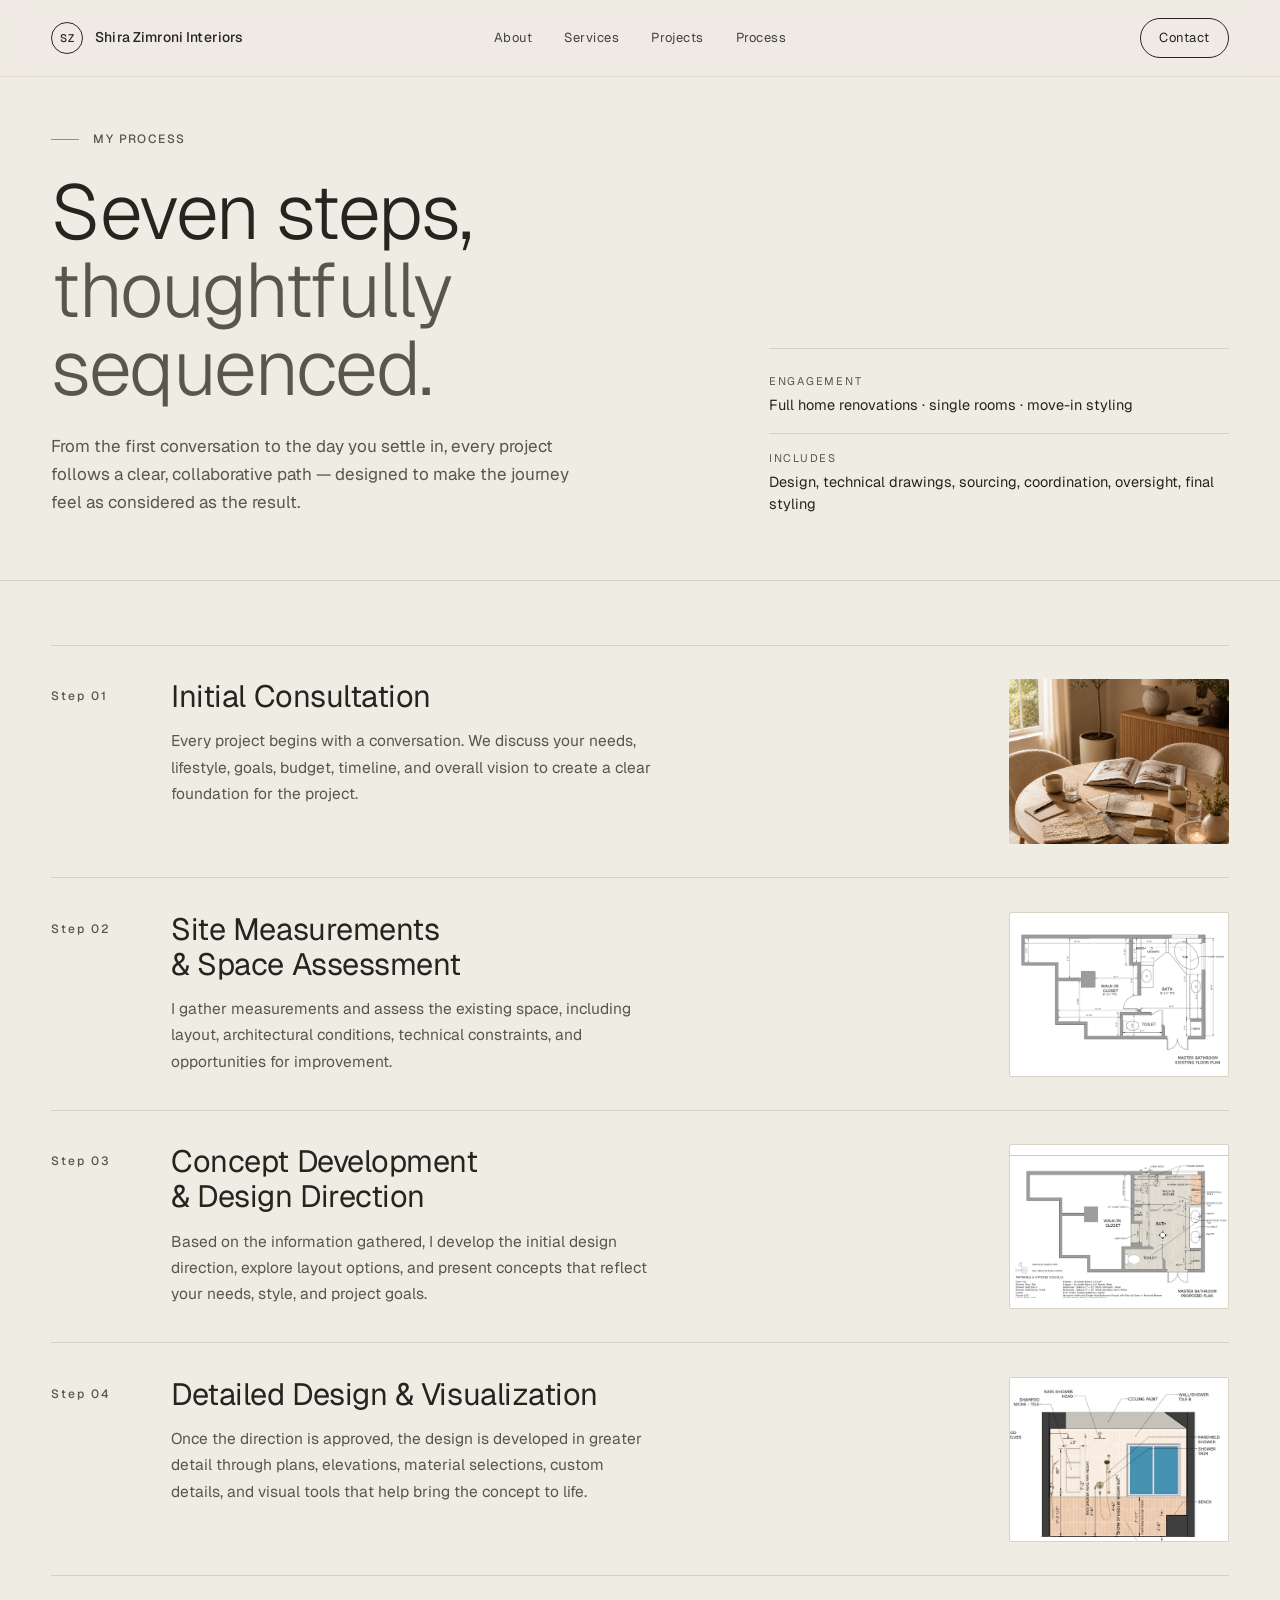
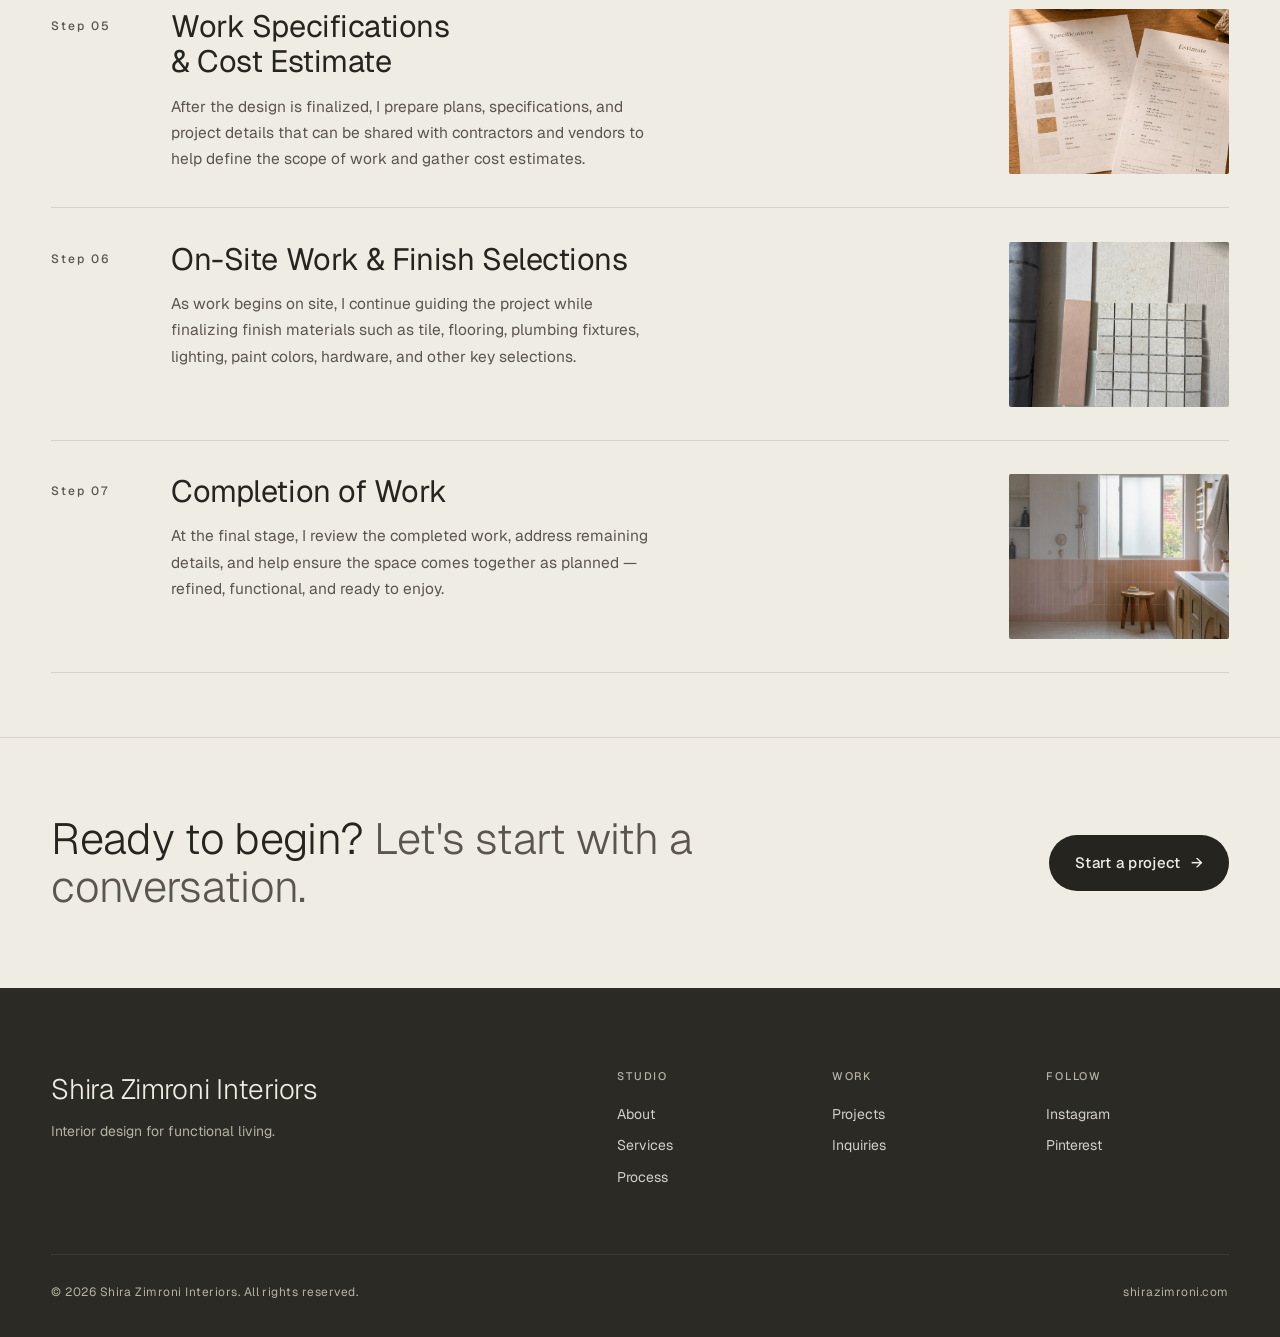
==== commit c9275780: "Deploy zip #5: rebrand to Interiors, process page photos, content updates - Brand renamed Shira Zimr" ====
--- a/process.html
+++ b/process.html
@@ -3,7 +3,7 @@
 <head>
 <meta charset="UTF-8" />
 <meta name="viewport" content="width=device-width, initial-scale=1.0" />
-<title>Process — Shira Zimroni Design</title>
+<title>Process — Shira Zimroni Interiors</title>
 <link rel="icon" type="image/svg+xml" href="favicon.svg" />
 <link rel="icon" type="image/png" sizes="32x32" href="favicon-32x32.png" />
 <link rel="icon" type="image/png" sizes="16x16" href="favicon-16x16.png" />
@@ -21,7 +21,7 @@
 <header class="nav" id="nav" data-screen-label="nav">
   <a href="index.html" class="nav__brand">
     <span class="nav__brand-mark">SZ</span>
-    <span class="nav__brand-name">Shira Zimroni Design</span>
+    <span class="nav__brand-name">Shira Zimroni Interiors</span>
   </a>
   <nav class="nav__links">
     <a href="index.html#about">About</a>
@@ -84,154 +84,123 @@
 
       <li class="step" data-reveal>
         <div class="step__num">Step 01</div>
-        <div class="step__rail"><span class="step__dot"></span></div>
         <div class="step__content">
           <h2 class="step__title">Initial Consultation</h2>
           <div class="step__body">
             <p>
-              Every project begins with getting to know our clients, their
-              lifestyle, needs, and vision for the space. During the initial
-              meeting, we discuss goals, functionality, aesthetic direction,
-              budget, and overall expectations in order to create a strong
-              foundation for the project.
-            </p>
-          </div>
-        </div>
-        <div class="step__photo" data-step="1">
-          <div class="step__photo-frame">
-            <span class="step__photo-label">Step 01 · outcome</span>
-          </div>
+              Every project begins with a conversation. We discuss your
+              needs, lifestyle, goals, budget, timeline, and overall vision
+              to create a clear foundation for the project.
+            </p>
+          </div>
+        </div>
+        <div class="step__photo step__photo--photo" data-step="1">
+          <img src="assets/process_step01_consultation.png" alt="Initial consultation table with material samples, sketchbook, and coffee" />
         </div>
       </li>
 
       <li class="step" data-reveal>
         <div class="step__num">Step 02</div>
-        <div class="step__rail"><span class="step__dot"></span></div>
         <div class="step__content">
           <h2 class="step__title">Site Measurements &amp; Space Assessment</h2>
           <div class="step__body">
             <p>
-              Accurate measurements and a detailed understanding of the
-              existing space are essential to the design process. At this
-              stage, we evaluate the layout, architectural conditions,
-              technical constraints, and opportunities within the home.
-            </p>
-          </div>
-        </div>
-        <div class="step__photo" data-step="2">
-          <div class="step__photo-frame">
-            <span class="step__photo-label">Step 02 · outcome</span>
-          </div>
+              I gather measurements and assess the existing space, including
+              layout, architectural conditions, technical constraints, and
+              opportunities for improvement.
+            </p>
+          </div>
+        </div>
+        <div class="step__photo step__photo--plan" data-step="2">
+          <img src="assets/process_step02_measurements.jpg" alt="Existing floor plan with measurements — primary bedroom and bath" />
         </div>
       </li>
 
       <li class="step" data-reveal>
         <div class="step__num">Step 03</div>
-        <div class="step__rail"><span class="step__dot"></span></div>
         <div class="step__content">
           <h2 class="step__title">Concept Development &amp; Design Direction</h2>
           <div class="step__body">
             <p>
-              Following the site assessment, we begin developing the design
-              concept and exploring layout possibilities, materials,
-              finishes, and overall aesthetic direction. Clients are
-              presented with curated options tailored to their needs and
-              lifestyle, allowing the design vision to take shape.
-            </p>
-          </div>
-        </div>
-        <div class="step__photo" data-step="3">
-          <div class="step__photo-frame">
-            <span class="step__photo-label">Step 03 · outcome</span>
-          </div>
+              Based on the information gathered, I develop the initial
+              design direction, explore layout options, and present concepts
+              that reflect your needs, style, and project goals.
+            </p>
+          </div>
+        </div>
+        <div class="step__photo step__photo--plan" data-step="3">
+          <img src="assets/process_step03_concept.jpg" alt="Concept floor plan with detailed annotations — primary bath and bedroom" />
         </div>
       </li>
 
       <li class="step" data-reveal>
         <div class="step__num">Step 04</div>
-        <div class="step__rail"><span class="step__dot"></span></div>
         <div class="step__content">
           <h2 class="step__title">Detailed Design &amp; Visualization</h2>
           <div class="step__body">
             <p>
-              Once the design direction is approved, the project moves into
-              a more detailed planning phase. This may include custom
-              cabinetry design, elevations, space planning, material
-              selections, and 3D visualizations that help bring the project
-              to life and provide a clear understanding of the final result.
-            </p>
-          </div>
-        </div>
-        <div class="step__photo" data-step="4">
-          <div class="step__photo-frame">
-            <span class="step__photo-label">Step 04 · outcome</span>
-          </div>
+              Once the direction is approved, the design is developed in
+              greater detail through plans, elevations, material selections,
+              custom details, and visual tools that help bring the concept
+              to life.
+            </p>
+          </div>
+        </div>
+        <div class="step__photo step__photo--plan" data-step="4">
+          <img src="assets/process_step04_visualization.jpg" alt="3D visualization of primary bathroom — top-down interior elevation" />
         </div>
       </li>
 
       <li class="step" data-reveal>
         <div class="step__num">Step 05</div>
-        <div class="step__rail"><span class="step__dot"></span></div>
-        <div class="step__content">
-          <h2 class="step__title">Technical Plans &amp; Project Coordination</h2>
-          <div class="step__body">
-            <p>
-              After finalizing the design, detailed technical drawings and
-              specifications are prepared for contractors and trades. This
-              stage may include construction drawings, electrical and
-              lighting plans, custom millwork details, and coordination with
-              vendors and project professionals.
-            </p>
-          </div>
-        </div>
-        <div class="step__photo" data-step="5">
-          <div class="step__photo-frame">
-            <span class="step__photo-label">Step 05 · outcome</span>
-          </div>
+        <div class="step__content">
+          <h2 class="step__title">Work Specifications &amp; Cost Estimate</h2>
+          <div class="step__body">
+            <p>
+              After the design is finalized, I prepare plans, specifications,
+              and project details that can be shared with contractors and
+              vendors to help define the scope of work and gather cost
+              estimates.
+            </p>
+          </div>
+        </div>
+        <div class="step__photo step__photo--photo" data-step="5">
+          <img src="assets/process_step05_specifications.png" alt="Specifications and estimate documents on a wood table" />
         </div>
       </li>
 
       <li class="step" data-reveal>
         <div class="step__num">Step 06</div>
-        <div class="step__rail"><span class="step__dot"></span></div>
-        <div class="step__content">
-          <h2 class="step__title">Material Selections &amp; Ordering</h2>
-          <div class="step__body">
-            <p>
-              We guide clients through the selection of finishes, fixtures,
-              furnishings, and materials to ensure a cohesive and thoughtful
-              result. Depending on the project scope, this stage may include
-              sourcing tile, plumbing fixtures, lighting, furniture,
-              textiles, and accessories.
-            </p>
-          </div>
-        </div>
-        <div class="step__photo" data-step="6">
-          <div class="step__photo-frame">
-            <span class="step__photo-label">Step 06 · outcome</span>
-          </div>
+        <div class="step__content">
+          <h2 class="step__title">On-Site Work &amp; Finish Selections</h2>
+          <div class="step__body">
+            <p>
+              As work begins on site, I continue guiding the project while
+              finalizing finish materials such as tile, flooring, plumbing
+              fixtures, lighting, paint colors, hardware, and other key
+              selections.
+            </p>
+          </div>
+        </div>
+        <div class="step__photo step__photo--photo" data-step="6">
+          <img src="assets/process_step06_finishes.jpg" alt="On-site finish selections — tile samples, paint chips, and stone laid out on the floor" />
         </div>
       </li>
 
       <li class="step" data-reveal>
         <div class="step__num">Step 07</div>
-        <div class="step__rail step__rail--last"><span class="step__dot"></span></div>
-        <div class="step__content">
-          <h2 class="step__title">Project Execution &amp; Styling</h2>
-          <div class="step__body">
-            <p>
-              During construction and installation, we work closely with
-              contractors and vendors to ensure the design is executed as
-              intended. The final stage includes styling, furnishing, and
-              finishing touches that transform the space into a refined,
-              functional, and fully realized home.
-            </p>
-          </div>
-        </div>
-        <div class="step__photo" data-step="7">
-          <div class="step__photo-frame">
-            <span class="step__photo-label">Step 07 · outcome</span>
-          </div>
+        <div class="step__content">
+          <h2 class="step__title">Completion of Work</h2>
+          <div class="step__body">
+            <p>
+              At the final stage, I review the completed work, address
+              remaining details, and help ensure the space comes together as
+              planned — refined, functional, and ready to enjoy.
+            </p>
+          </div>
+        </div>
+        <div class="step__photo step__photo--photo" data-step="7">
+          <img src="assets/process_step07_completion.jpg" alt="Completed primary bathroom with peach tile, walk-in shower, and cane vanity" />
         </div>
       </li>
 
@@ -256,7 +225,7 @@
 <footer class="footer" data-screen-label="footer">
   <div class="footer__top">
     <div class="footer__brand">
-      <div class="footer__mark">Shira Zimroni Design</div>
+      <div class="footer__mark">Shira Zimroni Interiors</div>
       <p class="footer__tag">Interior design for functional living.</p>
     </div>
     <nav class="footer__nav">
@@ -279,7 +248,7 @@
     </nav>
   </div>
   <div class="footer__bottom">
-    <span>© <span id="year"></span> Shira Zimroni Design. All rights reserved.</span>
+    <span>© <span id="year"></span> Shira Zimroni Interiors. All rights reserved.</span>
     <span>shirazimroni.com</span>
   </div>
 </footer>
--- a/styles.css
+++ b/styles.css
@@ -291,7 +291,7 @@
   font-weight: 300;
   letter-spacing: -0.04em;
   line-height: 0.92;
-  font-size: clamp(72px, 10vw, 168px);
+  font-size: clamp(56px, 7vw, 100px);
   margin: 0;
   color: var(--ink);
 }
@@ -357,7 +357,7 @@
   width: 100%;
   aspect-ratio: 4/5;
   object-fit: cover;
-  object-position: 30% 30%;
+  object-position: 34% 45%;
   border-radius: var(--radius);
   background: var(--bg-alt);
 }
@@ -422,7 +422,7 @@
   border-bottom: 1px solid var(--rule-soft);
 }
 .services__inner { max-width: var(--maxw); margin: 0 auto; }
-.services__header { display: grid; gap: 8px; max-width: 700px; margin-bottom: 36px; }
+.services__header { display: grid; gap: 8px; max-width: 760px; margin-bottom: 36px; }
 .services__title {
   font-weight: 300;
   font-size: clamp(20px, 2vw, 26px);
@@ -430,6 +430,13 @@
   letter-spacing: -0.01em;
   color: var(--ink);
 }
+.services__lede {
+  margin: 16px 0 0;
+  color: var(--ink-soft);
+  font-size: 15px;
+  line-height: 1.7;
+  max-width: 62ch;
+}
 
 .service-list {
   display: grid;
@@ -440,7 +447,6 @@
 }
 .service {
   display: grid;
-  gap: 10px;
   align-content: start;
   padding-right: 8px;
 }
@@ -450,14 +456,15 @@
   text-transform: uppercase;
   color: var(--ink-muted);
   font-weight: 500;
+  margin-bottom: 18px;
 }
 .service__name {
-  font-weight: 400;
-  font-size: 15px;
-  letter-spacing: -0.005em;
+  font-weight: 500;
+  font-size: clamp(16px, 1.4vw, 18px);
+  letter-spacing: -0.01em;
   line-height: 1.25;
   color: var(--ink);
-  margin: 0;
+  margin: 0 0 10px;
 }
 .service__desc {
   color: var(--ink-soft);
@@ -473,8 +480,40 @@
   .service-list { grid-template-columns: 1fr; gap: 24px; }
 }
 
+.services__footer {
+  display: flex;
+  align-items: center;
+  justify-content: space-between;
+  gap: 32px;
+  margin-top: clamp(40px, 5vw, 64px);
+  padding: clamp(36px, 4vw, 56px);
+  background: #D5CDBA;
+  border-radius: 6px;
+  flex-wrap: wrap;
+}
+.services__footer-text {
+  color: var(--ink-soft);
+  font-size: 14px;
+  line-height: 1.55;
+  max-width: 52ch;
+  margin: 0;
+}
+.services__footer-cta {
+  display: inline-flex;
+  align-items: center;
+  gap: 10px;
+  font-size: 13px;
+  letter-spacing: 0.04em;
+  color: var(--ink);
+  border-bottom: 1px solid var(--ink);
+  padding-bottom: 6px;
+  white-space: nowrap;
+}
+.services__footer-cta .btn__arrow { transition: transform 0.25s ease; }
+.services__footer-cta:hover .btn__arrow { transform: translateX(4px); }
+
 /* ============================================================
-   PROCESS TEASER (homepage card linking to process.html)
+   PROCESS TEASER (deprecated \u2014 kept for backwards compat)
 ============================================================ */
 
 .process-teaser {
@@ -482,11 +521,11 @@
 }
 .process-teaser__card {
   display: grid;
-  grid-template-columns: 1fr 1fr;
-  gap: clamp(40px, 6vw, 96px);
+  gap: 22px;
+  justify-items: start;
   background: #D5CDBA;
   color: var(--ink);
-  padding: clamp(40px, 6vw, 96px);
+  padding: clamp(48px, 7vw, 96px) clamp(32px, 6vw, 96px);
   border-radius: 6px;
   max-width: var(--maxw);
   margin: 0 auto;
@@ -495,13 +534,13 @@
 .process-teaser__card:hover { transform: translateY(-2px); }
 .process-teaser__card:hover .process-teaser__cta .btn__arrow { transform: translateX(4px); }
 
-.process-teaser__left { display: grid; gap: 22px; align-content: start; }
 .process-teaser__title {
   font-weight: 300;
-  font-size: clamp(26px, 3vw, 44px);
+  font-size: clamp(28px, 3.4vw, 52px);
   letter-spacing: -0.015em;
   line-height: 1.1;
   text-wrap: pretty;
+  max-width: 18ch;
 }
 .process-teaser__em {
   font-family: inherit;
@@ -512,14 +551,14 @@
 .process-teaser__lede {
   color: var(--ink-soft);
   font-size: 15.5px;
-  max-width: 460px;
+  max-width: 52ch;
   line-height: 1.65;
 }
 .process-teaser__cta {
   display: inline-flex;
   align-items: center;
   gap: 10px;
-  margin-top: 12px;
+  margin-top: 8px;
   font-size: 13px;
   letter-spacing: 0.04em;
   border-bottom: 1px solid var(--ink);
@@ -528,32 +567,6 @@
   width: fit-content;
 }
 .process-teaser__cta .btn__arrow { transition: transform 0.25s ease; }
-
-.process-teaser__steps {
-  display: grid;
-  align-content: start;
-  border-top: 1px solid rgba(0, 0, 0, 0.22);
-}
-.process-teaser__steps li {
-  display: grid;
-  grid-template-columns: 50px 1fr;
-  gap: 12px;
-  align-items: baseline;
-  padding: 16px 0;
-  border-bottom: 1px solid rgba(0, 0, 0, 0.22);
-  font-size: 15px;
-  color: var(--ink);
-}
-.process-teaser__steps li span {
-  font-size: 11px;
-  letter-spacing: 0.16em;
-  color: var(--ink-muted);
-  font-weight: 500;
-}
-
-@media (max-width: 980px) {
-  .process-teaser__card { grid-template-columns: 1fr; }
-}
 
 /* ============================================================
    PROCESS PAGE  (dedicated /process.html)
@@ -585,7 +598,7 @@
 }
 
 .process-hero {
-  padding: 180px var(--gutter) 100px;
+  padding: 130px var(--gutter) 64px;
   border-bottom: 1px solid var(--on-deep-rule);
 }
 .process-hero__inner {
@@ -636,7 +649,7 @@
 .process-hero__meta > div + div { border-top: 1px solid var(--on-deep-rule); padding-top: 16px; }
 
 .process-body {
-  padding: var(--section-y) var(--gutter);
+  padding: clamp(40px, 5vw, 72px) var(--gutter);
 }
 .process-body__inner { max-width: var(--maxw); margin: 0 auto; }
 
@@ -645,9 +658,9 @@
 }
 .step {
   display: grid;
-  grid-template-columns: 96px 40px minmax(0, 1fr) clamp(180px, 22vw, 260px);
+  grid-template-columns: 96px minmax(0, 1fr) clamp(160px, 18vw, 220px);
   gap: 0;
-  padding: clamp(36px, 5vw, 60px) 0;
+  padding: clamp(22px, 2.6vw, 36px) 0;
   border-top: 1px solid var(--on-deep-rule);
   align-items: start;
 }
@@ -706,7 +719,31 @@
 
 .step__photo {
   width: 100%;
-  aspect-ratio: 1 / 1;
+  aspect-ratio: 4 / 3;
+}
+.step__photo--plan {
+  background: #fff;
+  border: 1px solid var(--on-deep-rule);
+  border-radius: var(--radius);
+  overflow: hidden;
+  display: grid;
+  place-items: center;
+}
+.step__photo--plan img {
+  width: 100%;
+  height: 100%;
+  object-fit: contain;
+  display: block;
+}
+.step__photo--photo {
+  border-radius: var(--radius);
+  overflow: hidden;
+}
+.step__photo--photo img {
+  width: 100%;
+  height: 100%;
+  object-fit: cover;
+  display: block;
 }
 .step__photo-frame {
   position: relative;
@@ -743,7 +780,7 @@
 }
 
 .process-cta {
-  padding: var(--section-y) var(--gutter);
+  padding: clamp(56px, 6vw, 80px) var(--gutter);
   border-top: 1px solid var(--on-deep-rule);
 }
 .process-cta__inner {
@@ -829,12 +866,11 @@
 .gal {
   margin: 0 0 clamp(10px, 1.4vw, 18px);
   position: relative;
-  overflow: hidden;
   border-radius: var(--radius);
   break-inside: avoid;
   display: block;
   cursor: zoom-in;
-  transition: opacity 0.3s ease, transform 0.3s ease;
+  transition: opacity 0.3s ease;
 }
 .gal[hidden] { display: none; }
 /* Landscape photos break out and span the full grid width */
@@ -846,9 +882,10 @@
   width: 100%;
   height: auto;
   display: block;
-  transition: transform 0.6s ease;
-}
-.gal:hover .gal__img { transform: scale(1.02); }
+  border-radius: var(--radius);
+  transition: opacity 0.25s ease;
+}
+.gal:hover .gal__img { opacity: 0.88; }
 .gal__caption {
   position: absolute;
   left: 12px;
@@ -879,6 +916,13 @@
   font-size: 13px;
   letter-spacing: 0.04em;
 }
+.gallery__note a {
+  color: var(--ink);
+  border-bottom: 1px solid var(--rule);
+  padding-bottom: 1px;
+  transition: border-color 0.2s ease;
+}
+.gallery__note a:hover { border-bottom-color: var(--ink); }
 
 /* ============================================================
    LIGHTBOX
@@ -1110,9 +1154,12 @@
 ============================================================ */
 
 .footer {
-  background: var(--bg-deep);
-  color: var(--on-deep-ink);
+  background: #2b2a25;
+  color: #efece4;
   padding: 80px var(--gutter) 36px;
+  --on-deep-ink: #efece4;
+  --on-deep-soft: #b6b1a3;
+  --on-deep-rule: #3d3b35;
 }
 .footer__top {
   max-width: var(--maxw);
@@ -1208,17 +1255,17 @@
     inset: 0;
     z-index: 2;
     background: transparent;
-    color: #f5f1e8;
+    color: #ece8df;
     padding: 100px clamp(20px, 5vw, 32px) clamp(32px, 6vw, 48px);
     text-align: left;
     justify-items: stretch;
     grid-template-rows: auto 1fr auto;
   }
-  .hero__c-top { color: rgba(245, 241, 232, 0.92); justify-self: start; }
-  .hero__title { color: #f5f1e8; font-size: clamp(60px, 16vw, 120px); text-align: left; align-self: end; }
+  .hero__c-top { color: rgba(236, 232, 223, 0.92); justify-self: start; }
+  .hero__title { color: #ece8df; font-size: clamp(60px, 16vw, 120px); text-align: left; align-self: end; }
   .hero__c-bottom {
-    color: rgba(245, 241, 232, 0.85);
-    border-top-color: rgba(245, 241, 232, 0.3);
+    color: rgba(236, 232, 223, 0.85);
+    border-top-color: rgba(236, 232, 223, 0.32);
     text-align: left;
     min-width: 0;
     justify-self: start;
@@ -1250,7 +1297,7 @@
 @media (max-width: 980px) {
   .hero__title { font-size: clamp(48px, 9vw, 96px); }
 
-  .step { grid-template-columns: 64px 32px minmax(0, 1fr) clamp(140px, 22vw, 200px); }
+  .step { grid-template-columns: 64px minmax(0, 1fr) clamp(140px, 22vw, 200px); }
   .step__content { padding-left: 16px; padding-right: 16px; }
 
   .gallery__grid {
@@ -1269,9 +1316,9 @@
   .about__grid { grid-template-columns: 1fr; gap: 32px; }
   .about__portrait img { aspect-ratio: 4/3; }
 
-  .step { grid-template-columns: 48px 28px 1fr; }
+  .step { grid-template-columns: 48px 1fr; }
   .step__content { padding-left: 12px; padding-right: 0; }
-  .step__photo { grid-column: 1 / -1; max-width: 220px; margin: 20px 0 0 calc(48px + 28px + 12px); }
+  .step__photo { grid-column: 1 / -1; max-width: 220px; margin: 20px 0 0 calc(48px + 12px); }
 }
 
 @media (max-width: 560px) {
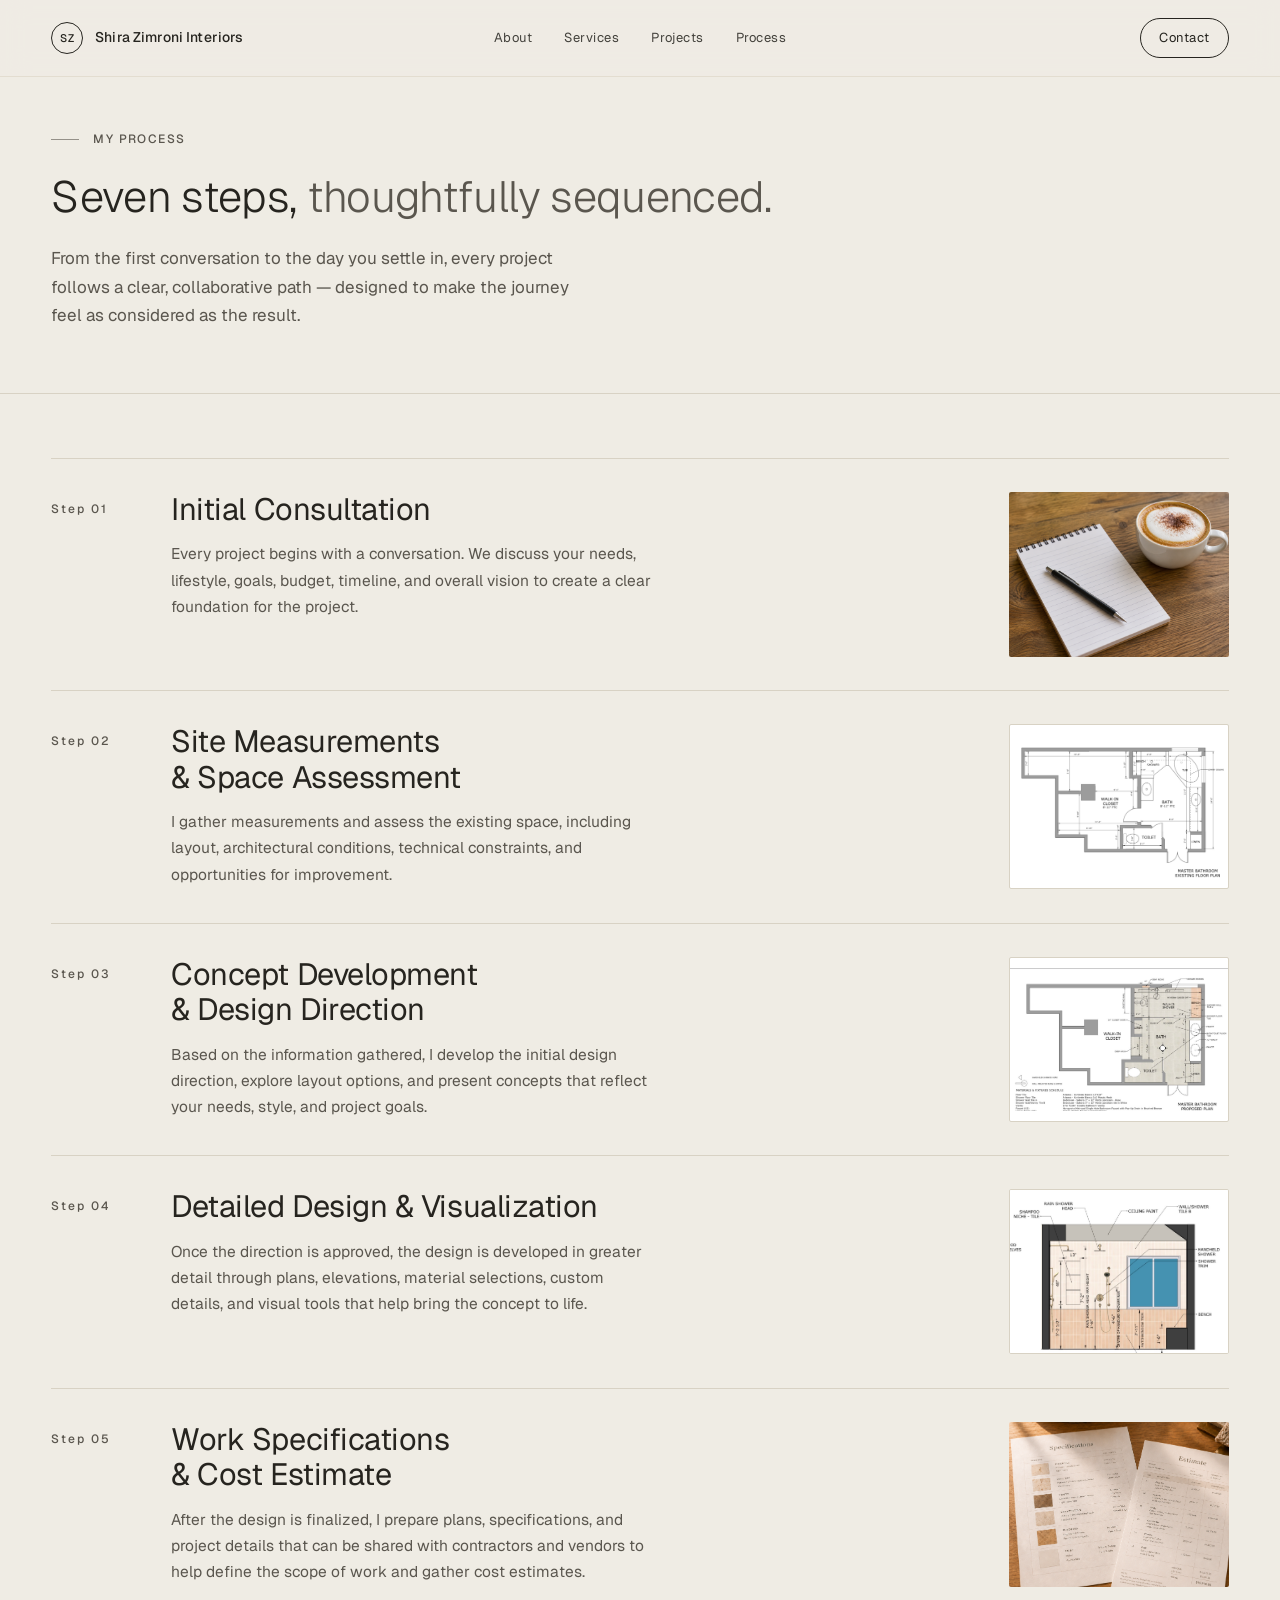
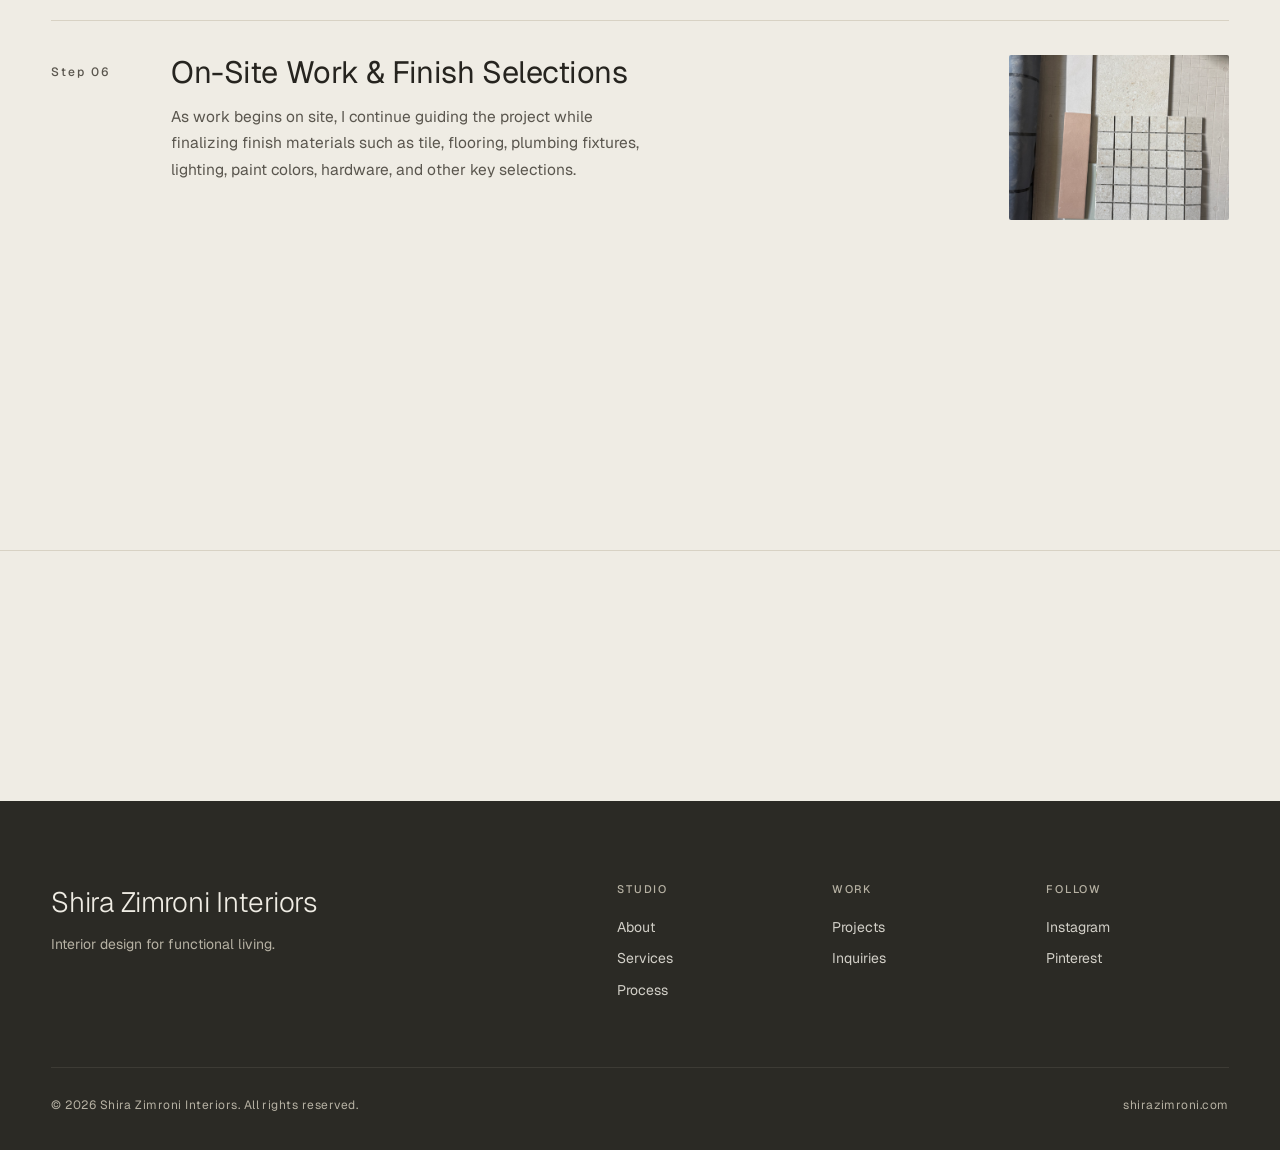
==== commit 8facb119: "Deploy zip #6 + apply standing patches New content: redesigned hero (Tenor Sans wordmark), updated a" ====
--- a/process.html
+++ b/process.html
@@ -64,16 +64,6 @@
       </p>
     </div>
 
-    <dl class="process-hero__meta" data-reveal>
-      <div>
-        <dt>Engagement</dt>
-        <dd>Full home renovations · single rooms · move-in styling</dd>
-      </div>
-      <div>
-        <dt>Includes</dt>
-        <dd>Design, technical drawings, sourcing, coordination, oversight, final styling</dd>
-      </div>
-    </dl>
   </div>
 </section>
 
@@ -95,7 +85,7 @@
           </div>
         </div>
         <div class="step__photo step__photo--photo" data-step="1">
-          <img src="assets/process_step01_consultation.png" alt="Initial consultation table with material samples, sketchbook, and coffee" />
+          <img src="assets/process_step01_consultation.jpg" alt="Initial consultation — notepad, pen, and a cappuccino on a wood table" />
         </div>
       </li>
 
--- a/styles.css
+++ b/styles.css
@@ -288,14 +288,37 @@
 .hero__title {
   align-self: center;
   text-align: center;
-  font-weight: 300;
-  letter-spacing: -0.04em;
-  line-height: 0.92;
-  font-size: clamp(56px, 7vw, 100px);
   margin: 0;
   color: var(--ink);
-}
-.hero__title-line { display: block; }
+
+  /* Wordmark: tracked caps w/ hairline rules above + below */
+  font-family: "Tenor Sans", "Geist", serif;
+  font-weight: 400;
+  font-size: clamp(22px, 2.6vw, 38px);
+  letter-spacing: 0.42em;
+  text-transform: uppercase;
+  line-height: 1;
+  position: relative;
+  padding: clamp(20px, 2.4vw, 32px) 0;
+}
+.hero__title-mark {
+  display: inline-block;
+  /* tracking pushes text left of optical center; compensate */
+  text-indent: 0.42em;
+}
+.hero__title::before,
+.hero__title::after {
+  content: "";
+  position: absolute;
+  left: 50%;
+  transform: translateX(-50%);
+  width: clamp(32px, 3.6vw, 56px);
+  height: 1px;
+  background: var(--ink);
+  opacity: 0.5;
+}
+.hero__title::before { top: 0; }
+.hero__title::after  { bottom: 0; }
 
 .hero__c-bottom {
   align-self: end;
@@ -468,8 +491,8 @@
 }
 .service__desc {
   color: var(--ink-soft);
-  font-size: 13px;
-  line-height: 1.55;
+  font-size: 13.5px;
+  line-height: 1.6;
   margin: 0;
 }
 
@@ -605,17 +628,17 @@
   max-width: var(--maxw);
   margin: 0 auto;
   display: grid;
-  grid-template-columns: 1fr 1fr;
-  gap: clamp(40px, 6vw, 96px);
+  grid-template-columns: 1fr;
+  gap: clamp(24px, 3vw, 40px);
   align-items: end;
 }
-.process-hero__left { display: grid; gap: 24px; }
+.process-hero__left { display: grid; gap: 24px; max-width: 880px; }
 .process-hero__title {
   font-weight: 300;
-  font-size: clamp(40px, 6vw, 88px);
-  line-height: 1.02;
-  letter-spacing: -0.02em;
-  text-wrap: pretty;
+  font-size: clamp(28px, 3.4vw, 48px);
+  line-height: 1.1;
+  letter-spacing: -0.015em;
+  text-wrap: balance;
 }
 .process-hero__title-em {
   font-family: inherit;
@@ -811,7 +834,7 @@
 @media (max-width: 980px) {
   .process-hero__inner { grid-template-columns: 1fr; align-items: start; }
   .process-hero__meta { justify-self: start; }
-  .step { grid-template-columns: 56px 32px 1fr; }
+  .step { grid-template-columns: 56px minmax(0, 1fr) clamp(140px, 18vw, 200px); }
   .step__content { grid-template-columns: 1fr; padding-left: 16px; }
   .process-cta__inner { grid-template-columns: 1fr; }
 }
@@ -1256,20 +1279,72 @@
     z-index: 2;
     background: transparent;
     color: #ece8df;
-    padding: 100px clamp(20px, 5vw, 32px) clamp(32px, 6vw, 48px);
-    text-align: left;
-    justify-items: stretch;
+    padding: 100px clamp(20px, 5vw, 32px) clamp(28px, 6vw, 44px);
+    /* title centered up top, two meta lines side-by-side at the bottom */
+    display: grid;
     grid-template-rows: auto 1fr auto;
+    grid-template-columns: auto auto;
+    justify-content: center;
+    align-items: center;
+    column-gap: 0;
+    row-gap: 14px;
+    text-align: center;
   }
-  .hero__c-top { color: rgba(236, 232, 223, 0.92); justify-self: start; }
-  .hero__title { color: #ece8df; font-size: clamp(60px, 16vw, 120px); text-align: left; align-self: end; }
+  .hero__title {
+    grid-row: 1;
+    grid-column: 1 / -1;
+    color: #fff;
+    /* original option-4 treatment — tracked caps with hairline rules */
+    font-size: clamp(15px, 4vw, 20px);
+    letter-spacing: 0.34em;
+    padding: clamp(14px, 3.4vw, 20px) 0;
+    align-self: start;
+    justify-self: center;
+    text-shadow: 0 1px 16px rgba(0, 0, 0, 0.4);
+  }
+  .hero__title-mark {
+    font-weight: 500;
+  }
+  .hero__title::before,
+  .hero__title::after {
+    background: #fff;
+    opacity: 0.9;
+    width: clamp(24px, 5.4vw, 40px);
+    height: 1.5px;
+  }
+
+  /* Both meta lines in row 3, side-by-side w/ a divider between
+     Order: INTERIOR DESIGNER · AUSTIN, TEXAS */
+  .hero__c-top,
   .hero__c-bottom {
-    color: rgba(236, 232, 223, 0.85);
-    border-top-color: rgba(236, 232, 223, 0.32);
-    text-align: left;
+    grid-row: 3;
+    margin: 0;
+    padding: 0;
+    border: 0;
+    width: auto;
     min-width: 0;
+    color: rgba(236, 232, 223, 0.92);
+    font-size: 10.5px;
+    letter-spacing: 0.22em;
+    text-transform: uppercase;
+    text-align: center;
+    align-self: end;
+  }
+  /* c-bottom (Interior Designer) sits on the LEFT */
+  .hero__c-bottom {
+    grid-column: 1;
+    justify-self: end;
+    padding-right: 14px;
+    border-right: 1px solid rgba(236, 232, 223, 0.35);
+  }
+  /* c-top (Austin, Texas) sits on the RIGHT */
+  .hero__c-top {
+    grid-column: 2;
     justify-self: start;
-    width: 100%;
+    display: inline-flex;
+    align-items: center;
+    gap: 8px;
+    padding-left: 14px;
   }
 
   .hero__photo {
@@ -1295,8 +1370,6 @@
 }
 
 @media (max-width: 980px) {
-  .hero__title { font-size: clamp(48px, 9vw, 96px); }
-
   .step { grid-template-columns: 64px minmax(0, 1fr) clamp(140px, 22vw, 200px); }
   .step__content { padding-left: 16px; padding-right: 16px; }
 
@@ -1316,14 +1389,13 @@
   .about__grid { grid-template-columns: 1fr; gap: 32px; }
   .about__portrait img { aspect-ratio: 4/3; }
 
-  .step { grid-template-columns: 48px 1fr; }
+  .step { grid-template-columns: 48px minmax(0, 1fr); }
   .step__content { padding-left: 12px; padding-right: 0; }
   .step__photo { grid-column: 1 / -1; max-width: 220px; margin: 20px 0 0 calc(48px + 12px); }
 }
 
 @media (max-width: 560px) {
   .hero { padding-top: 100px; }
-  .hero__title { font-size: clamp(40px, 13vw, 64px); }
   .gallery__grid {
     column-count: 1;
   }
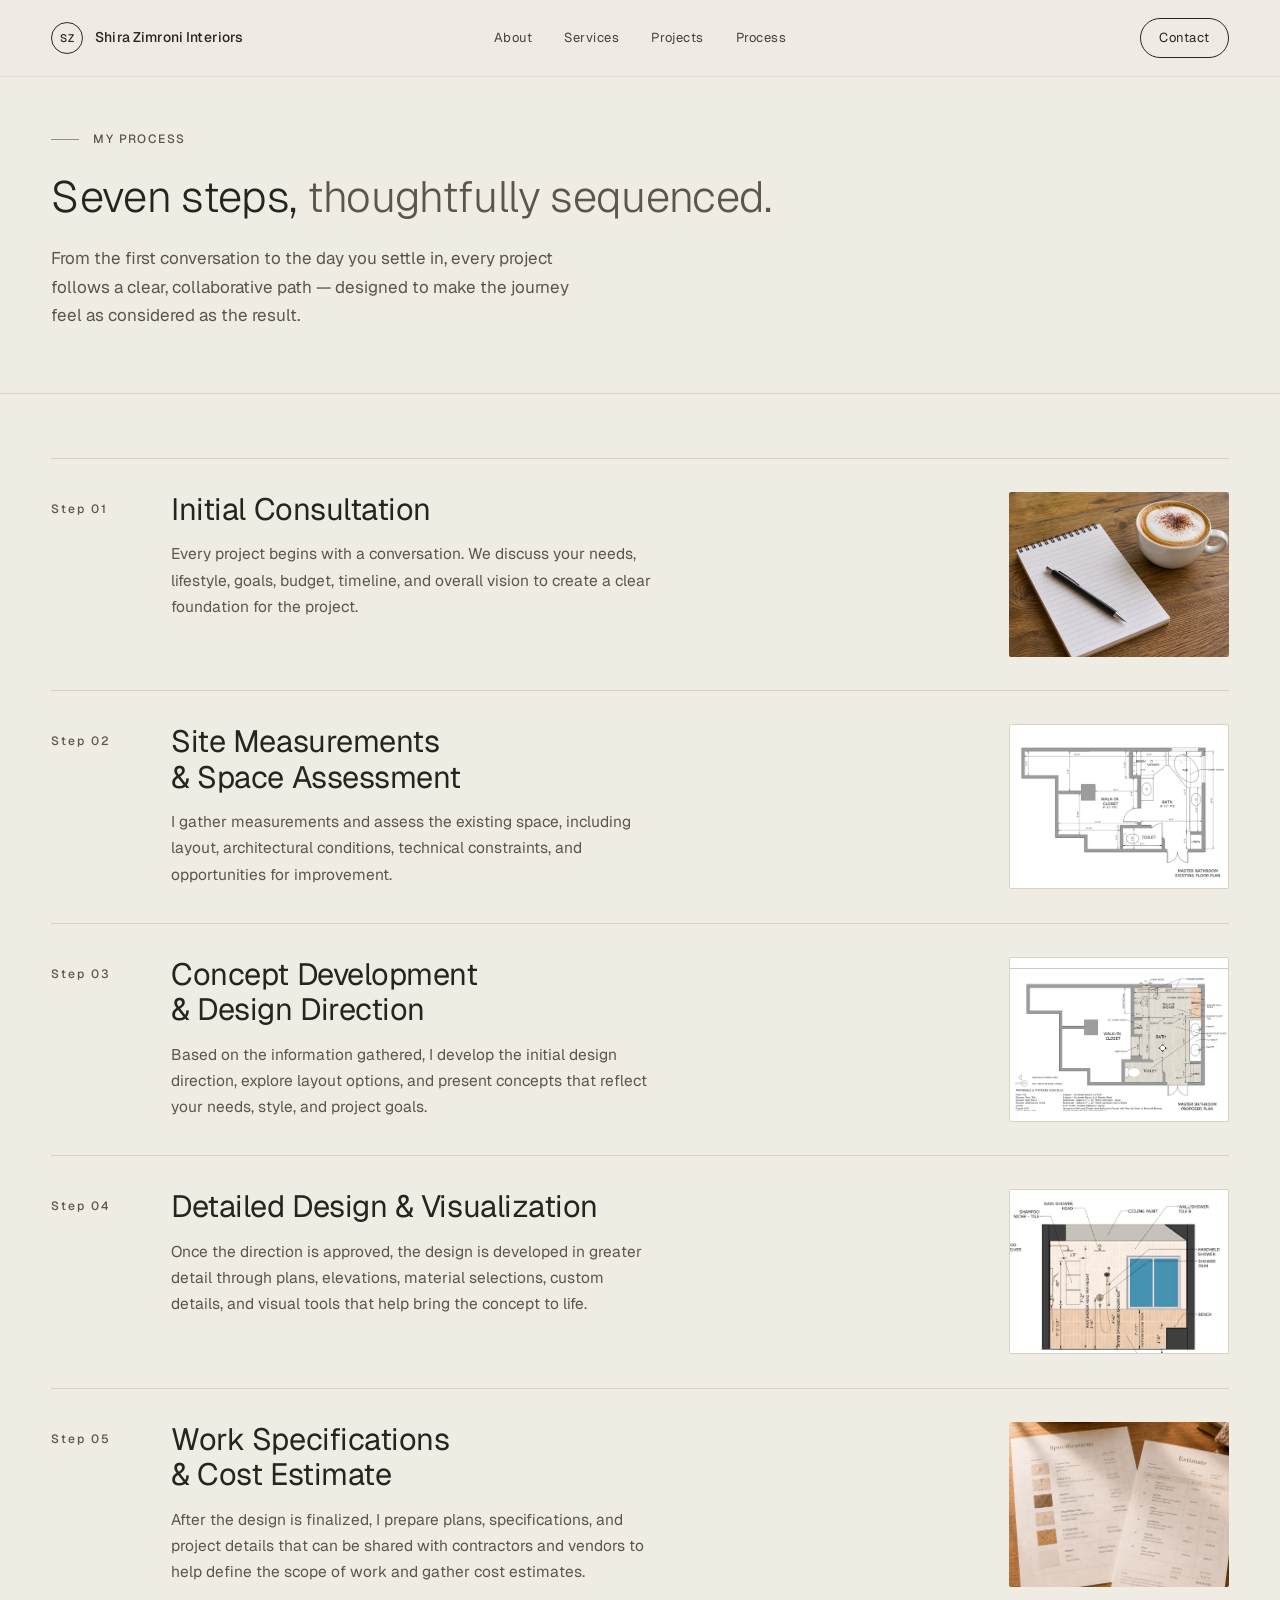
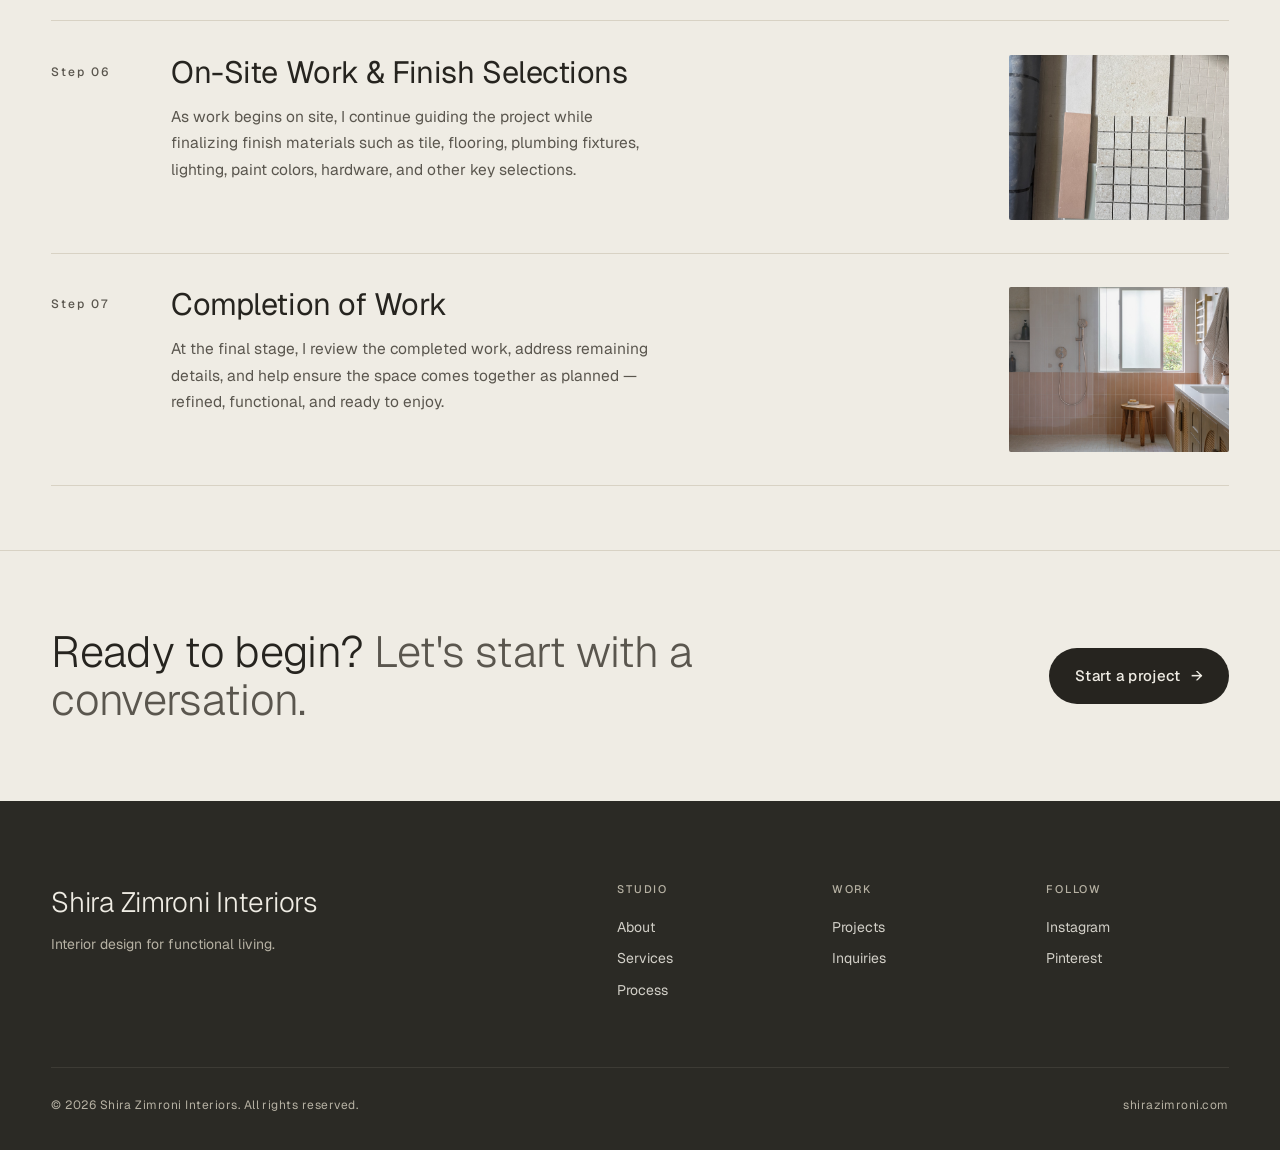
==== commit 7f0aeef7: "Compress all images: 260MB → 31MB (87% smaller, no visible quality loss) - Resize all photos to 1800" ====
--- a/process.html
+++ b/process.html
@@ -3,13 +3,20 @@
 <head>
 <meta charset="UTF-8" />
 <meta name="viewport" content="width=device-width, initial-scale=1.0" />
-<title>Process — Shira Zimroni Interiors</title>
+<title>Design Process — Shira Zimroni Interiors | Austin Interior Designer</title>
+<meta name="description" content="Explore Shira Zimroni's seven-step interior design process — from initial consultation through completion. Thoughtful, collaborative design for residential projects in Austin, TX." />
+<link rel="canonical" href="https://shirazimroni.com/process.html" />
 <link rel="icon" type="image/svg+xml" href="favicon.svg" />
 <link rel="icon" type="image/png" sizes="32x32" href="favicon-32x32.png" />
 <link rel="icon" type="image/png" sizes="16x16" href="favicon-16x16.png" />
 <link rel="apple-touch-icon" sizes="180x180" href="apple-touch-icon.png" />
 <link rel="shortcut icon" href="favicon.ico" />
 <meta name="theme-color" content="#2b2a25" />
+<meta property="og:title" content="Design Process — Shira Zimroni Interiors" />
+<meta property="og:description" content="Seven thoughtfully sequenced steps — from first conversation to move-in day. Explore how Shira Zimroni guides every interior design project in Austin, TX." />
+<meta property="og:image" content="https://shirazimroni.com/assets/hero.jpg" />
+<meta property="og:url" content="https://shirazimroni.com/process.html" />
+<meta property="og:type" content="website" />
 <link rel="preconnect" href="https://fonts.googleapis.com" />
 <link rel="preconnect" href="https://fonts.gstatic.com" crossorigin />
 <link href="https://fonts.googleapis.com/css2?family=Geist:wght@300;400;500;600&display=swap" rel="stylesheet" />
@@ -41,7 +48,6 @@
   <a href="index.html#projects">Projects</a>
   <a href="process.html">Process</a>
   <a href="index.html#contact">Contact</a>
-  <a href="index.html#contact" class="mobile-menu__cta">Contact</a>
 </div>
 
 <main>
@@ -155,7 +161,7 @@
           </div>
         </div>
         <div class="step__photo step__photo--photo" data-step="5">
-          <img src="assets/process_step05_specifications.png" alt="Specifications and estimate documents on a wood table" />
+          <img src="assets/process_step05_specifications.jpg" alt="Specifications and estimate documents on a wood table" />
         </div>
       </li>
 
--- a/styles.css
+++ b/styles.css
@@ -30,6 +30,9 @@
   --gutter: clamp(20px, 4vw, 56px);
   --section-y: clamp(56px, 7vw, 112px);
   --radius: 2px;
+
+  /* nav height — set live by app.js so content can sit flush under nav */
+  --nav-h: 70px;
 }
 
 /* ---------- base ---------- */
@@ -256,8 +259,10 @@
   position: relative;
   display: grid;
   grid-template-columns: minmax(0, 1fr) minmax(0, 1.1fr);
-  height: 100vh;
-  min-height: 620px;
+  /* start directly below the fixed nav — flush, no gap */
+  margin-top: var(--nav-h);
+  height: calc(100vh - var(--nav-h));
+  min-height: 580px;
   background: var(--bg);
   overflow: hidden;
 }
@@ -267,7 +272,7 @@
   display: grid;
   grid-template-rows: auto 1fr auto;
   padding: clamp(28px, 4vw, 56px);
-  padding-top: clamp(110px, 12vw, 160px);
+  padding-top: clamp(40px, 5vw, 72px);
   padding-bottom: clamp(40px, 6vw, 80px);
   background: var(--bg);
   color: var(--ink);
@@ -335,22 +340,21 @@
 .hero__photo {
   position: relative;
   height: 100%;
-  padding: clamp(20px, 3vw, 40px);
-  padding-left: 0;
+  padding: 0;
+  overflow: hidden;
 }
 .hero__photo img {
   width: 100%;
   height: 100%;
   object-fit: cover;
   object-position: center;
-  border-radius: 2px;
-}
-
-/* At narrower split widths, anchor the photo to the top so it extends
-   to the panel edge and only crops from the bottom — keeps as much of
-   the scene visible while filling the frame. */
+  border-radius: 0;
+}
+
+/* At narrower split widths, blurred backdrop already fills the frame —
+   contain mode keeps the full photo visible without cropping. */
 @media (max-width: 1100px) and (min-width: 721px) {
-  .hero__photo img { object-position: center top; }
+  .hero__photo img { object-position: center; }
 }
 
 /* ============================================================
@@ -383,6 +387,8 @@
   object-position: 34% 45%;
   border-radius: var(--radius);
   background: var(--bg-alt);
+  /* warm, soft, editorial grade to match the interior photography */
+  filter: saturate(0.86) contrast(0.95) brightness(1.05) sepia(0.12);
 }
 .about__caption {
   display: flex;
@@ -883,24 +889,33 @@
 }
 
 .gallery__grid {
+  --gal-gap: clamp(10px, 1.4vw, 18px);
+  /* Fallback (no-JS): balanced multi-column masonry */
   column-count: 3;
-  column-gap: clamp(10px, 1.4vw, 18px);
+  column-gap: var(--gal-gap);
+}
+/* JS masonry: absolute, shortest-column packing — zero gaps */
+.gallery__grid.is-masonry {
+  position: relative;
+  column-count: initial;
 }
 .gal {
-  margin: 0 0 clamp(10px, 1.4vw, 18px);
+  margin: 0 0 var(--gal-gap);
   position: relative;
   border-radius: var(--radius);
   break-inside: avoid;
   display: block;
   cursor: zoom-in;
-  transition: opacity 0.3s ease;
+}
+.gallery__grid.is-masonry .gal {
+  position: absolute;
+  top: 0;
+  left: 0;
+  margin: 0;
+  width: 32%;            /* real width assigned by JS */
 }
 .gal[hidden] { display: none; }
-/* Landscape photos break out and span the full grid width */
-.gal--wide {
-  column-span: all;
-  margin-top: clamp(10px, 1.4vw, 18px);
-}
+/* .gal--wide is a marker the masonry reads to span two columns */
 .gal__img {
   width: 100%;
   height: auto;
@@ -928,6 +943,147 @@
 }
 .gal:hover .gal__caption { opacity: 1; }
 
+/* ============================================================
+   BEFORE / AFTER COMPARE
+============================================================ */
+/* Gallery tile variant */
+.gal--compare {
+  --pos: 33.33%;   /* default: 1/3 before (left), 2/3 after (right) */
+  overflow: hidden;
+  cursor: ew-resize;
+  touch-action: pan-y;       /* let the page scroll vertically; we own horizontal */
+  user-select: none;
+}
+.gal--compare .gal__img {
+  width: 100%;
+  height: auto;
+  display: block;
+  pointer-events: none;
+}
+.ba__before {
+  position: absolute;
+  inset: 0;
+  overflow: hidden;
+  /* reveal only the left --pos slice of the BEFORE image */
+  clip-path: inset(0 calc(100% - var(--pos)) 0 0);
+}
+.ba__before img {
+  position: absolute;
+  inset: 0;
+  width: 100%;
+  height: 100%;
+  object-fit: cover;
+  object-position: center;
+  display: block;
+  pointer-events: none;
+}
+.ba__divider {
+  position: absolute;
+  top: 0;
+  bottom: 0;
+  left: var(--pos);
+  transform: translateX(-50%);
+  width: 2px;
+  display: flex;
+  align-items: center;
+  justify-content: center;
+  pointer-events: none;
+}
+.ba__line {
+  position: absolute;
+  top: 0; bottom: 0;
+  width: 2px;
+  background: rgba(255, 255, 255, 0.92);
+  box-shadow: 0 0 0 1px rgba(20, 18, 14, 0.18);
+}
+.ba__grip {
+  position: relative;
+  display: grid;
+  place-items: center;
+  width: 38px;
+  height: 38px;
+  border-radius: 50%;
+  background: rgba(255, 255, 255, 0.95);
+  color: var(--ink);
+  box-shadow: 0 4px 14px rgba(20, 18, 14, 0.28);
+}
+.gal--compare .ba__grip { width: 34px; height: 34px; }
+.ba__tag {
+  position: absolute;
+  bottom: 12px;
+  font-size: 9.5px;
+  letter-spacing: 0.2em;
+  text-transform: uppercase;
+  color: #fff;
+  background: rgba(20, 18, 14, 0.5);
+  backdrop-filter: blur(6px);
+  -webkit-backdrop-filter: blur(6px);
+  padding: 4px 9px;
+  border-radius: 999px;
+  pointer-events: none;
+}
+.ba__tag--before { left: 12px; }
+.ba__tag--after  { right: 12px; }
+.gal--compare .gal__caption {
+  left: 50%;
+  transform: translateX(-50%);
+  bottom: 12px;
+  opacity: 1;          /* always show the "drag to compare" hint */
+}
+/* hide the hint once the user has interacted */
+.gal--compare.is-touched .gal__caption { opacity: 0; }
+
+/* Fullscreen compare overlay */
+.compare-lb {
+  position: fixed;
+  inset: 0;
+  z-index: 300;
+  background: rgba(18, 16, 12, 0.94);
+  display: none;
+  align-items: center;
+  justify-content: center;
+  padding: 4vh 4vw;
+}
+.compare-lb.is-open { display: flex; }
+.compare-lb__stage {
+  display: grid;
+  gap: 16px;
+  justify-items: center;
+}
+.ba--full {
+  --pos: 33.33%;   /* default: 1/3 before (left), 2/3 after (right) */
+  position: relative;
+  aspect-ratio: 1400 / 933;
+  width: min(92vw, calc(84vh * 1400 / 933));
+  max-height: 84vh;
+  overflow: hidden;
+  border-radius: 3px;
+  cursor: ew-resize;
+  touch-action: pan-y;
+  user-select: none;
+  box-shadow: 0 30px 80px rgba(0, 0, 0, 0.5);
+}
+.ba--full .ba__afterimg {
+  position: absolute;
+  inset: 0;
+  width: 100%;
+  height: 100%;
+  object-fit: cover;
+  object-position: center;
+  display: block;
+  pointer-events: none;
+}
+.compare-lb__cap {
+  margin: 0;
+  font-size: 11px;
+  letter-spacing: 0.22em;
+  text-transform: uppercase;
+  color: rgba(236, 232, 223, 0.8);
+}
+@media (max-width: 560px) {
+  .ba--full { width: 92vw; max-height: 80vh; }
+}
+
 .gal--tall, .gal--square { display: block; }
 
 .gallery__note {
@@ -1269,8 +1425,13 @@
   .hero {
     grid-template-columns: 1fr;
     grid-template-rows: 1fr;
-    height: 92vh;
-    min-height: 580px;
+    /* iPhone: start the hero directly under the fixed nav so nothing is
+       hidden behind it, and size it tightly so there's no dead space at
+       the bottom of the panel. */
+    margin-top: var(--nav-h);
+    height: calc(100svh - var(--nav-h));
+    min-height: 0;
+    max-height: 640px;
     position: relative;
   }
   .hero__panel {
@@ -1279,7 +1440,8 @@
     z-index: 2;
     background: transparent;
     color: #ece8df;
-    padding: 100px clamp(20px, 5vw, 32px) clamp(28px, 6vw, 44px);
+    /* tighter top padding now that nav no longer overlaps */
+    padding: clamp(20px, 5vw, 28px) clamp(20px, 5vw, 32px) clamp(22px, 5vw, 32px);
     /* title centered up top, two meta lines side-by-side at the bottom */
     display: grid;
     grid-template-rows: auto 1fr auto;
@@ -1354,7 +1516,11 @@
     height: 100%;
     padding: 0;
   }
-  .hero__photo img { border-radius: 0; }
+  .hero__photo img {
+    border-radius: 0;
+    object-fit: cover;
+    object-position: center;
+  }
   .hero__mobile-scrim {
     position: absolute;
     inset: 0;
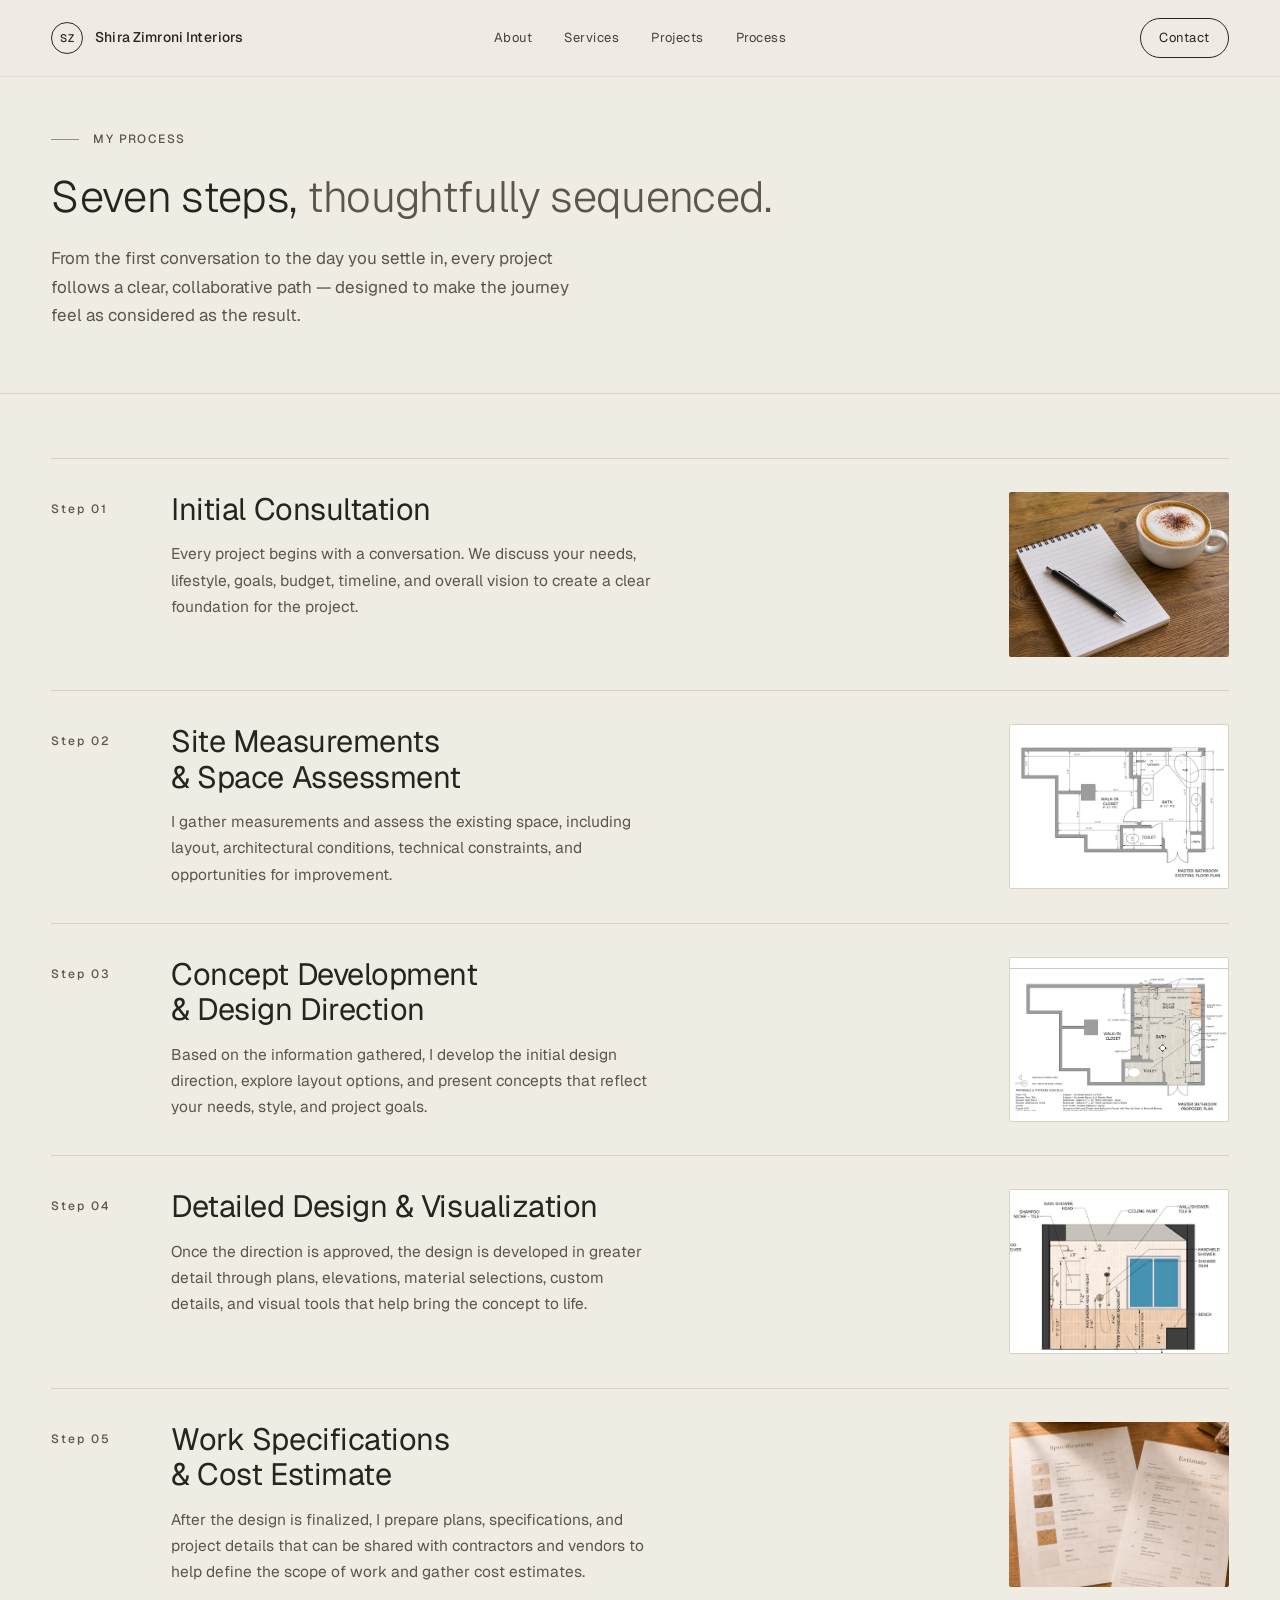
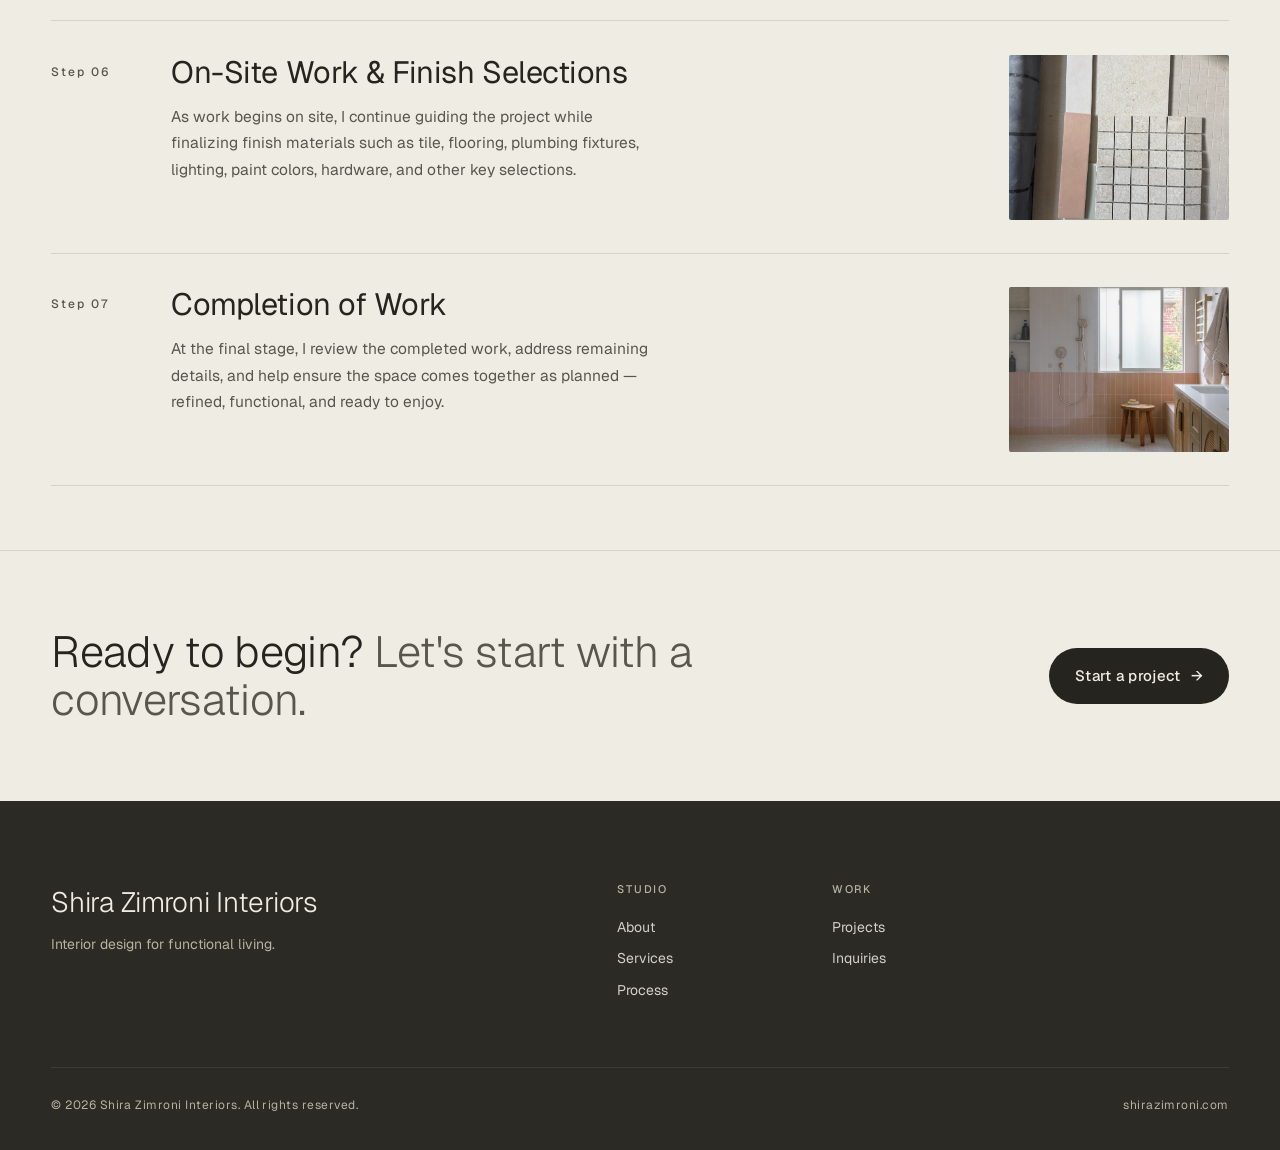
==== commit d42128f3: "Fix Contact scroll + remove Instagram/Pinterest footer links Scroll fix: replace single 450ms re-scr" ====
--- a/process.html
+++ b/process.html
@@ -236,11 +236,6 @@
         <a href="index.html#projects">Projects</a>
         <a href="index.html#contact">Inquiries</a>
       </div>
-      <div>
-        <h4>Follow</h4>
-        <a href="#">Instagram</a>
-        <a href="#">Pinterest</a>
-      </div>
     </nav>
   </div>
   <div class="footer__bottom">
